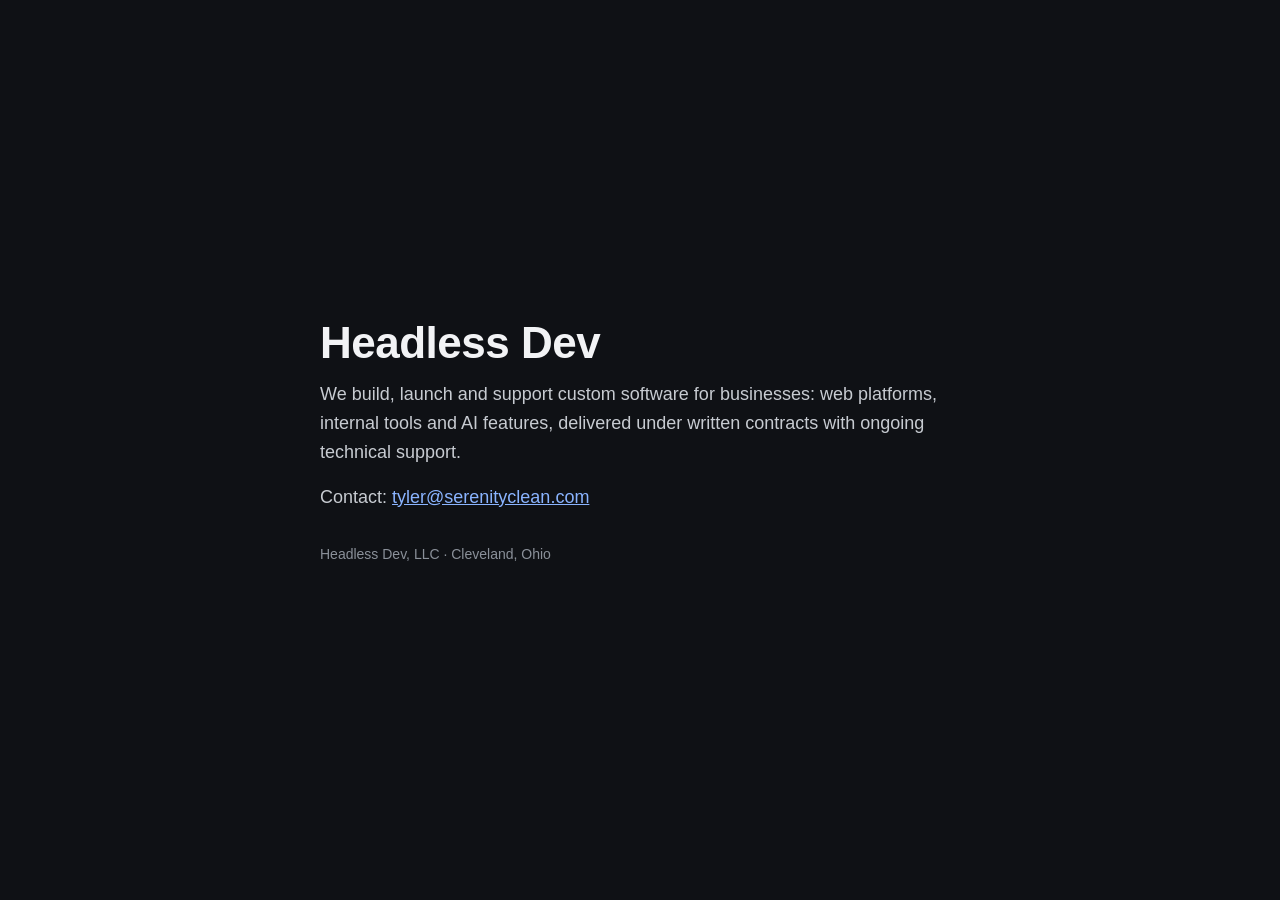
==== index.html @ 14db5bd4 "Headless Dev placeholder site" ====
<!doctype html><html lang="en"><head><meta charset="utf-8"><meta name="viewport" content="width=device-width,initial-scale=1">
<title>Headless Dev</title><meta name="description" content="Headless Dev builds and supports custom software for businesses.">
<style>body{margin:0;font-family:-apple-system,"Helvetica Neue",Arial,sans-serif;background:#0f1115;color:#f2f3f5;display:flex;min-height:100vh;align-items:center;justify-content:center}
main{max-width:640px;padding:48px 24px}h1{font-size:44px;margin:0 0 12px;letter-spacing:-.5px}p{font-size:18px;line-height:1.6;color:#c7cbd1;margin:0 0 16px}
a{color:#8ab4ff}.small{font-size:14px;color:#8a9099;margin-top:32px}</style></head>
<body><main><h1>Headless Dev</h1>
<p>We build, launch and support custom software for businesses: web platforms, internal tools and AI features, delivered under written contracts with ongoing technical support.</p>
<p>Contact: <a href="mailto:tyler@serenityclean.com">tyler@serenityclean.com</a></p>
<p class="small">Headless Dev, LLC · Cleveland, Ohio</p></main></body></html>
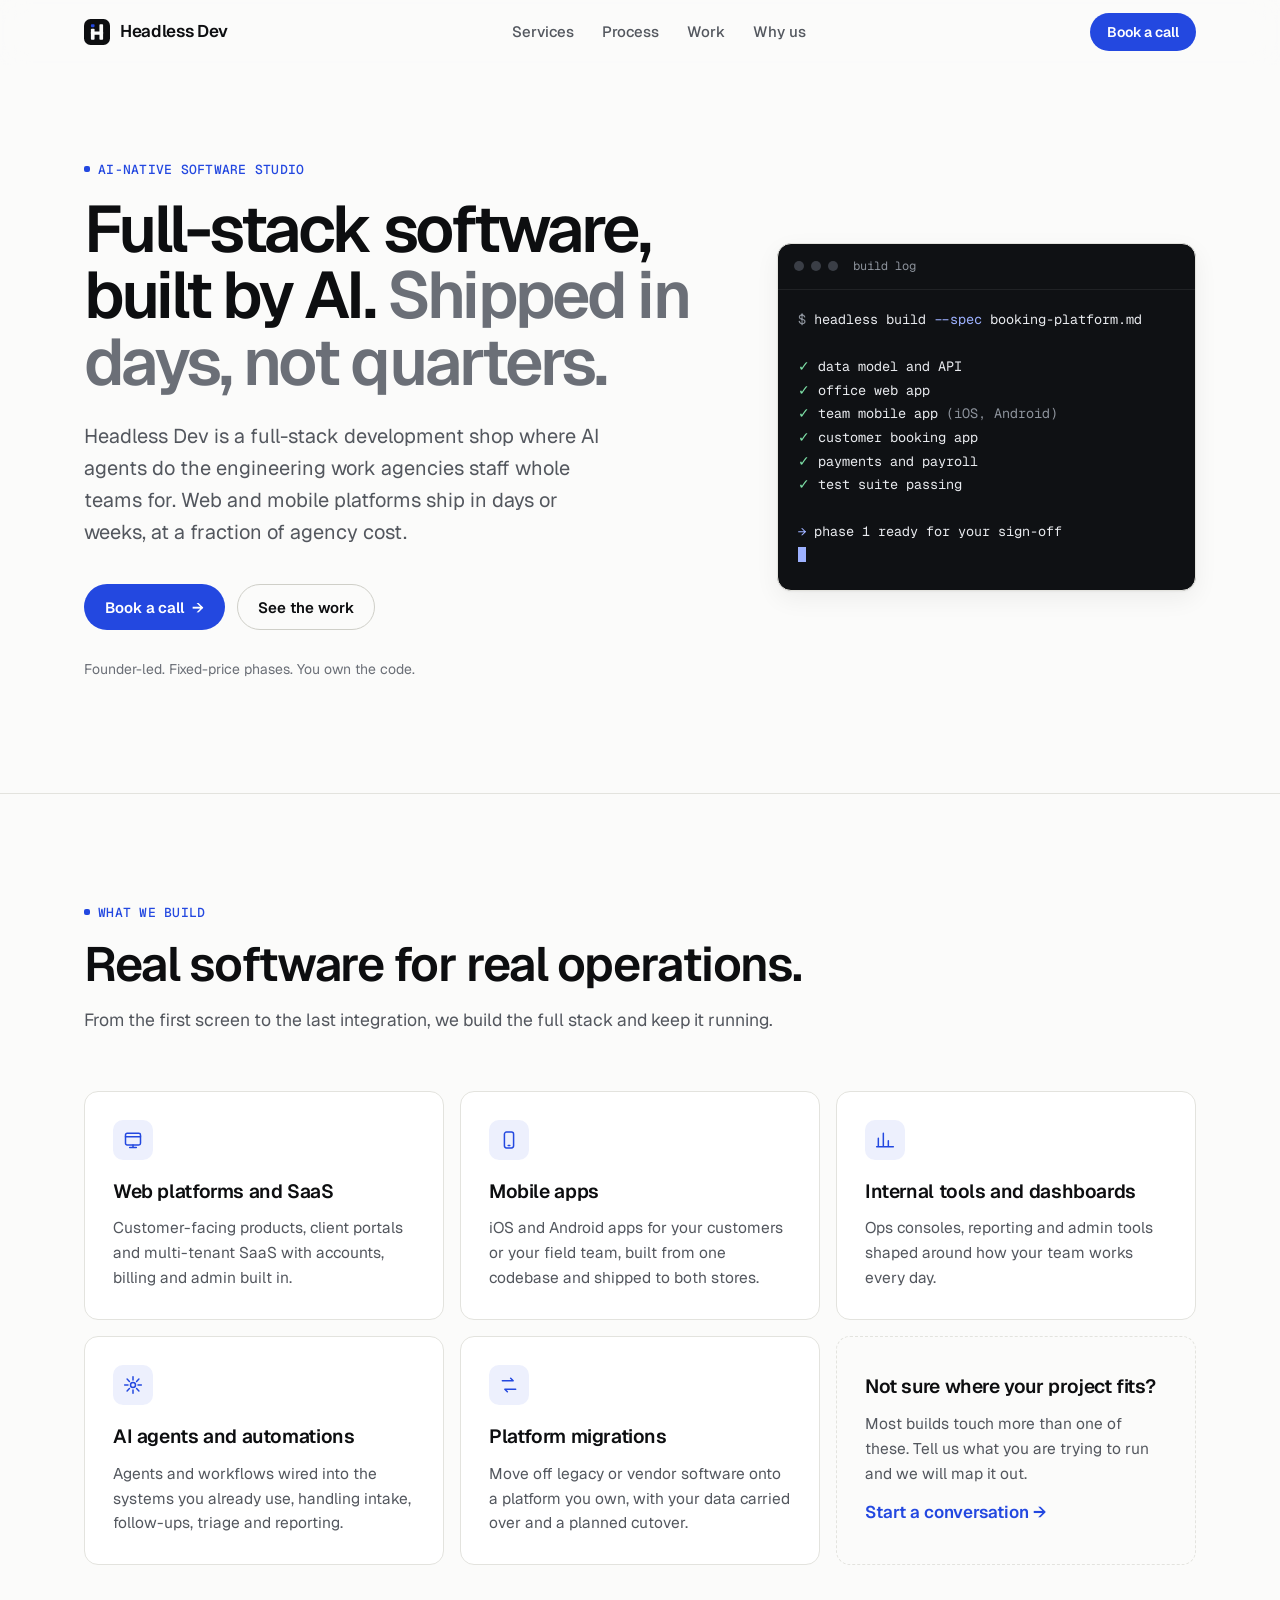
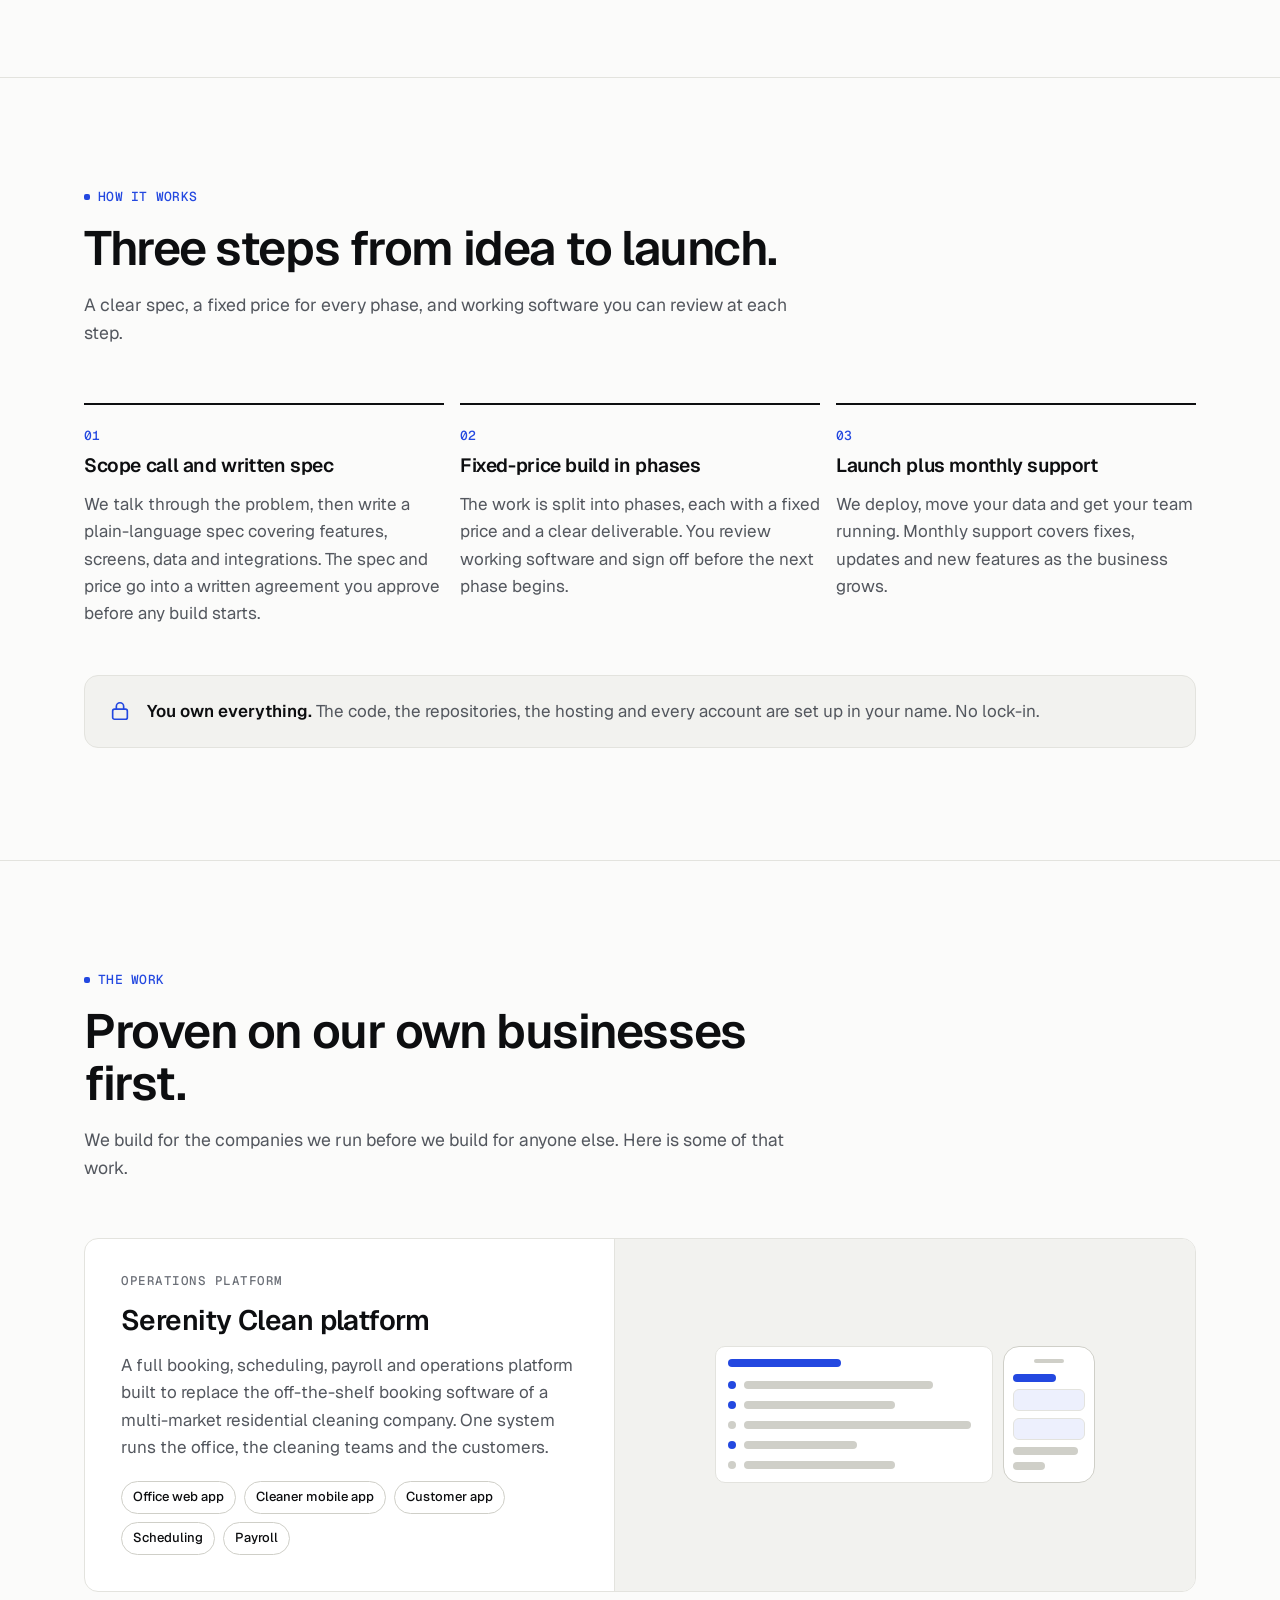
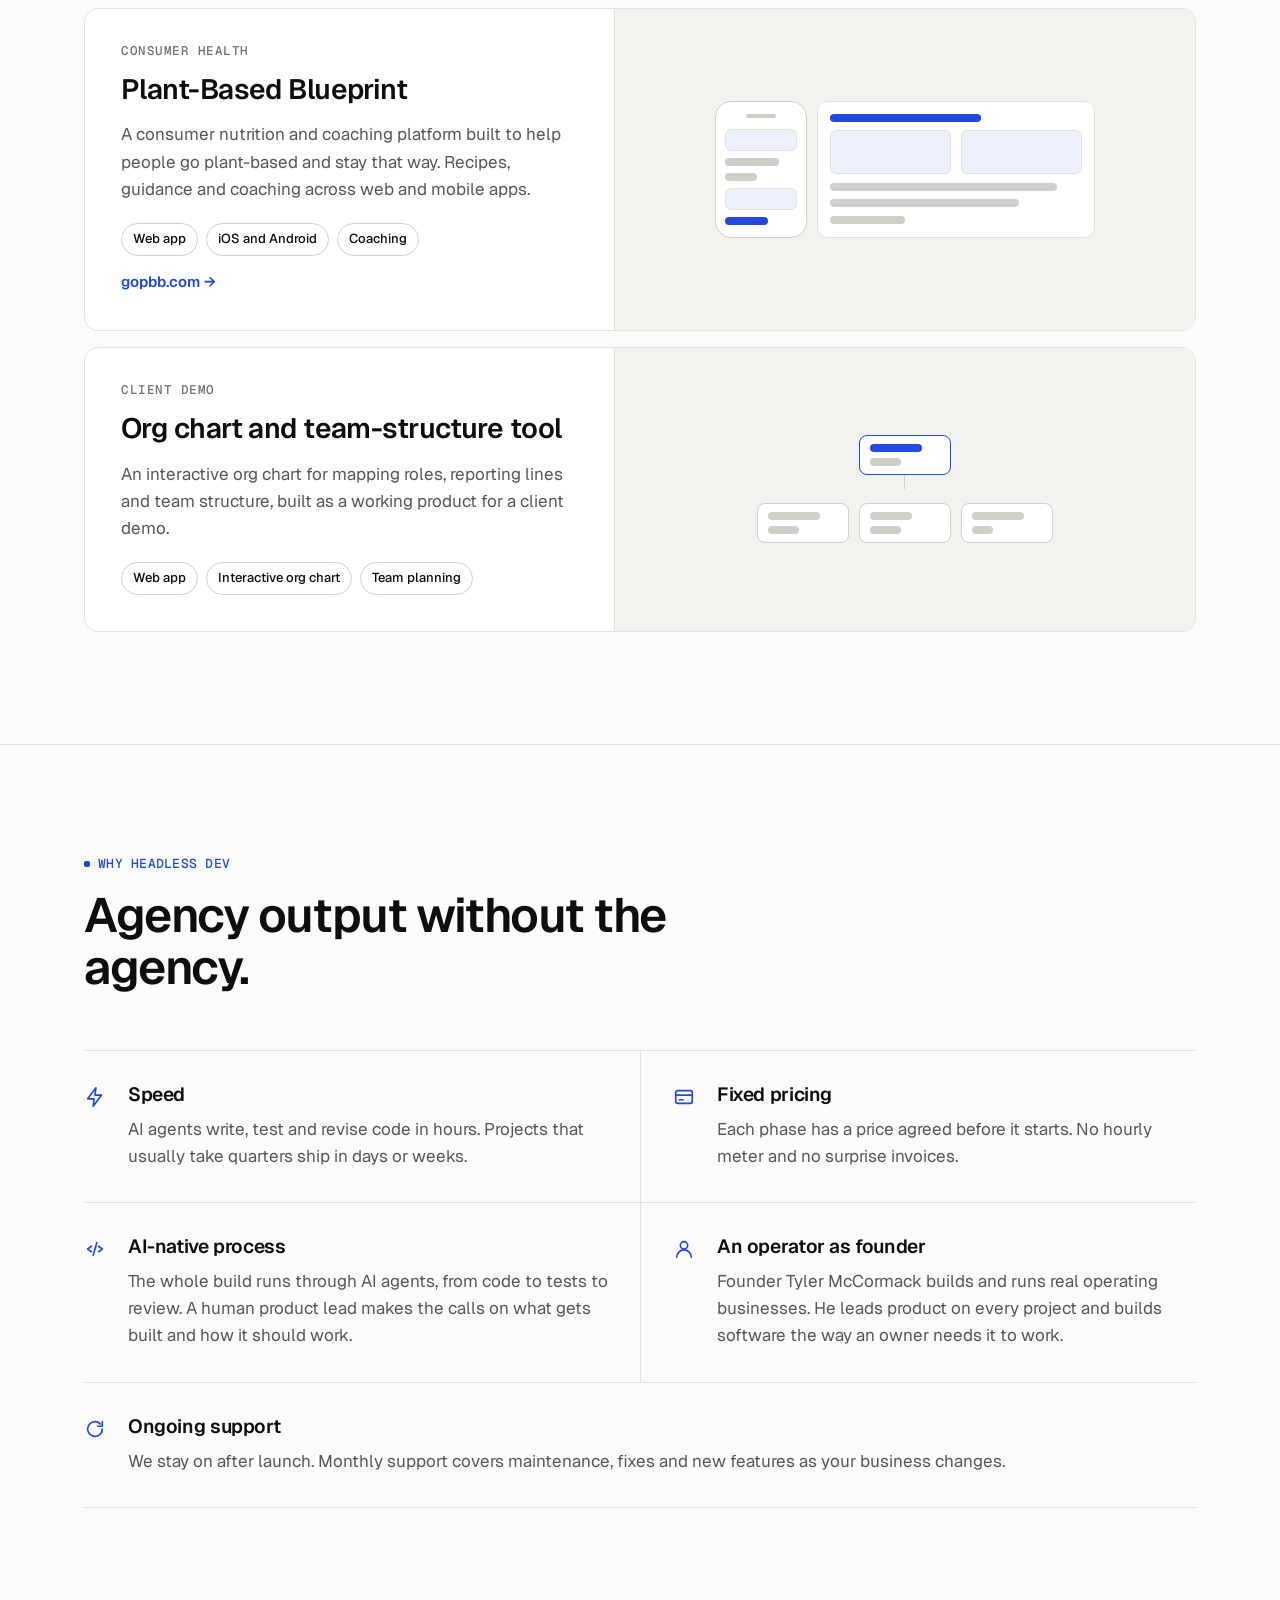
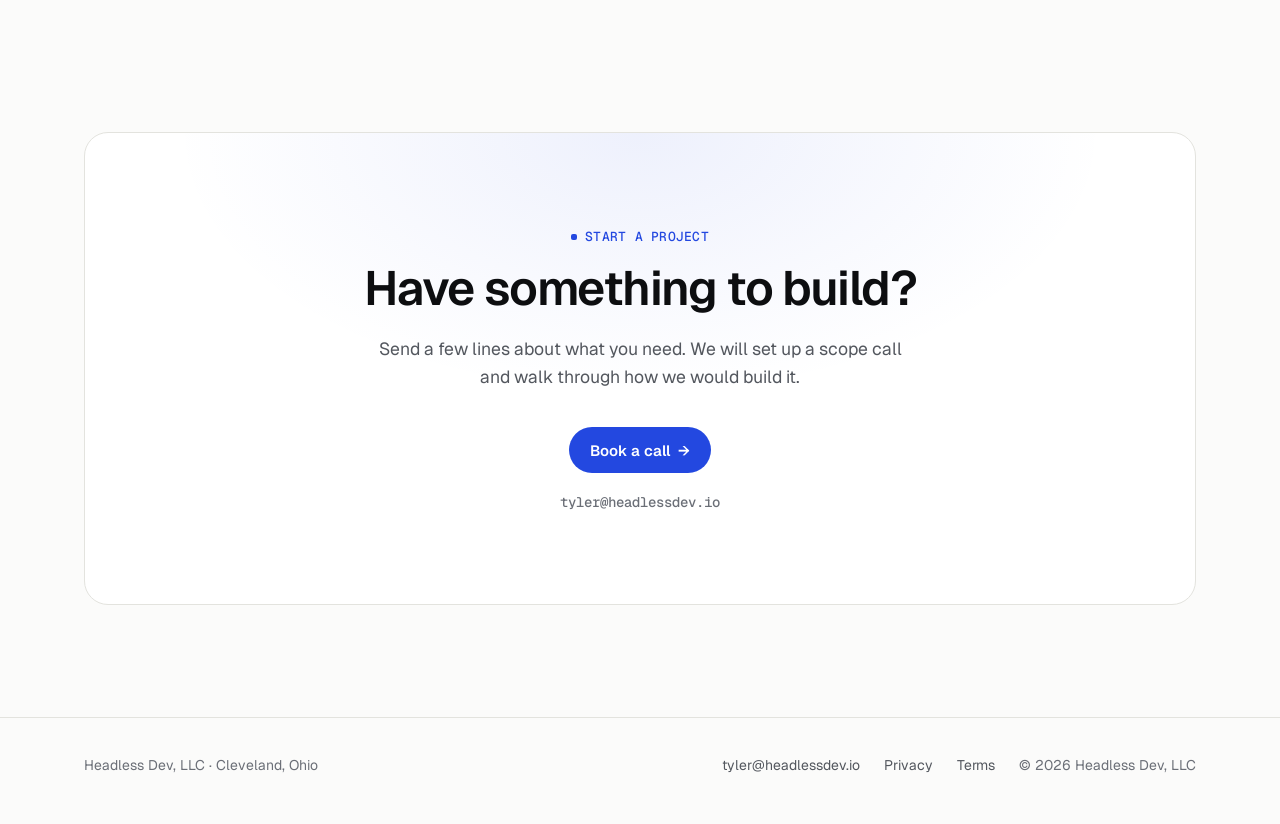
==== commit 0c4347d7: "Launch Headless Dev site Replace the placeholder with the full one-page site: hero, services, proces" ====
--- a/index.html
+++ b/index.html
@@ -1,9 +1,335 @@
-<!doctype html><html lang="en"><head><meta charset="utf-8"><meta name="viewport" content="width=device-width,initial-scale=1">
-<title>Headless Dev</title><meta name="description" content="Headless Dev builds and supports custom software for businesses.">
-<style>body{margin:0;font-family:-apple-system,"Helvetica Neue",Arial,sans-serif;background:#0f1115;color:#f2f3f5;display:flex;min-height:100vh;align-items:center;justify-content:center}
-main{max-width:640px;padding:48px 24px}h1{font-size:44px;margin:0 0 12px;letter-spacing:-.5px}p{font-size:18px;line-height:1.6;color:#c7cbd1;margin:0 0 16px}
-a{color:#8ab4ff}.small{font-size:14px;color:#8a9099;margin-top:32px}</style></head>
-<body><main><h1>Headless Dev</h1>
-<p>We build, launch and support custom software for businesses: web platforms, internal tools and AI features, delivered under written contracts with ongoing technical support.</p>
-<p>Contact: <a href="mailto:tyler@serenityclean.com">tyler@serenityclean.com</a></p>
-<p class="small">Headless Dev, LLC · Cleveland, Ohio</p></main></body></html>
+<!doctype html>
+<html lang="en">
+<head>
+  <meta charset="utf-8">
+  <meta name="viewport" content="width=device-width, initial-scale=1">
+  <title>Headless Dev · Full-stack software, built by AI</title>
+  <meta name="description" content="Headless Dev is an AI-native full-stack development shop. AI agents build web platforms, mobile apps, internal tools and automations in days or weeks, led by a founder who runs real businesses.">
+  <link rel="canonical" href="https://headlessdev.io/">
+  <meta name="theme-color" content="#fbfbfa" media="(prefers-color-scheme: light)">
+  <meta name="theme-color" content="#0b0c0e" media="(prefers-color-scheme: dark)">
+
+  <meta property="og:type" content="website">
+  <meta property="og:site_name" content="Headless Dev">
+  <meta property="og:title" content="Headless Dev · Full-stack software, built by AI">
+  <meta property="og:description" content="Web platforms, mobile apps, internal tools and AI automations. Shipped in days, not quarters.">
+  <meta property="og:url" content="https://headlessdev.io/">
+  <meta property="og:image" content="https://headlessdev.io/og.png">
+  <meta property="og:image:width" content="1200">
+  <meta property="og:image:height" content="630">
+  <meta property="og:image:alt" content="Headless Dev. Full-stack software, built by AI. Shipped in days, not quarters.">
+  <meta name="twitter:card" content="summary_large_image">
+  <meta name="twitter:title" content="Headless Dev · Full-stack software, built by AI">
+  <meta name="twitter:description" content="Web platforms, mobile apps, internal tools and AI automations. Shipped in days, not quarters.">
+  <meta name="twitter:image" content="https://headlessdev.io/og.png">
+
+  <link rel="icon" href="favicon.svg" type="image/svg+xml">
+  <link rel="icon" href="favicon-32.png" type="image/png" sizes="32x32">
+  <link rel="apple-touch-icon" href="apple-touch-icon.png">
+
+  <link rel="preconnect" href="https://fonts.googleapis.com">
+  <link rel="preconnect" href="https://fonts.gstatic.com" crossorigin>
+  <link href="https://fonts.googleapis.com/css2?family=Geist:wght@400;500;600;700&family=Geist+Mono:wght@400;500&display=swap" rel="stylesheet">
+  <link rel="stylesheet" href="styles.css">
+
+  <script type="application/ld+json">
+  {
+    "@context": "https://schema.org",
+    "@type": "Organization",
+    "name": "Headless Dev, LLC",
+    "url": "https://headlessdev.io/",
+    "logo": "https://headlessdev.io/apple-touch-icon.png",
+    "email": "tyler@headlessdev.io",
+    "address": { "@type": "PostalAddress", "addressLocality": "Cleveland", "addressRegion": "OH", "addressCountry": "US" },
+    "founder": { "@type": "Person", "name": "Tyler McCormack" }
+  }
+  </script>
+</head>
+<body>
+  <a class="skip" href="#main">Skip to content</a>
+
+  <header class="site-header" id="top">
+    <nav class="wrap nav" aria-label="Main">
+      <a class="brand" href="./" aria-label="Headless Dev home">
+        <svg viewBox="0 0 32 32" aria-hidden="true"><rect class="mk-bg" width="32" height="32" rx="8"/><rect class="mk-acc" x="8.5" y="6.5" width="4.5" height="3.5" rx="1"/><rect class="mk-fg" x="8.5" y="12" width="4.5" height="13.5" rx="1"/><rect class="mk-fg" x="19" y="6.5" width="4.5" height="19" rx="1"/><rect class="mk-fg" x="8.5" y="15.5" width="15" height="4" rx="1"/></svg>
+        <span>Headless Dev</span>
+      </a>
+      <ul class="nav-links">
+        <li><a href="#services">Services</a></li>
+        <li><a href="#process">Process</a></li>
+        <li><a href="#work">Work</a></li>
+        <li><a href="#why">Why us</a></li>
+      </ul>
+      <a class="btn btn-primary btn-sm" href="mailto:tyler@headlessdev.io?subject=Project%20inquiry">Book a call</a>
+    </nav>
+  </header>
+
+  <main id="main">
+    <!-- Hero -->
+    <section class="hero" aria-labelledby="hero-title">
+      <div class="wrap hero-grid">
+        <div>
+          <p class="eyebrow">AI-native software studio</p>
+          <h1 id="hero-title">Full-stack software, built by AI. <span class="soft">Shipped in days, not quarters.</span></h1>
+          <p class="lead">Headless Dev is a full-stack development shop where AI agents do the engineering work agencies staff whole teams for. Web and mobile platforms ship in days or weeks, at a fraction of agency cost.</p>
+          <div class="hero-actions">
+            <a class="btn btn-primary" href="mailto:tyler@headlessdev.io?subject=Project%20inquiry">Book a call <span class="arrow" aria-hidden="true">&rarr;</span></a>
+            <a class="btn btn-ghost" href="#work">See the work</a>
+          </div>
+          <p class="hero-note">Founder-led. Fixed-price phases. You own the code.</p>
+        </div>
+        <div class="terminal" role="img" aria-label="Illustration of a build log showing a platform's data model, office app, mobile app and customer app completed and ready for sign-off">
+          <div class="terminal-bar" aria-hidden="true"><span></span><span></span><span></span><span class="t-title">build log</span></div>
+<pre aria-hidden="true"><span class="t-muted">$</span> headless build <span class="t-acc">--spec</span> booking-platform.md
+
+<span class="t-ok">&#10003;</span> data model and API
+<span class="t-ok">&#10003;</span> office web app
+<span class="t-ok">&#10003;</span> team mobile app <span class="t-muted">(iOS, Android)</span>
+<span class="t-ok">&#10003;</span> customer booking app
+<span class="t-ok">&#10003;</span> payments and payroll
+<span class="t-ok">&#10003;</span> test suite passing
+
+<span class="t-acc">&rarr;</span> phase 1 ready for your sign-off
+<span class="cursor"></span></pre>
+        </div>
+      </div>
+    </section>
+
+    <!-- Services -->
+    <section id="services" class="divide" aria-labelledby="services-title">
+      <div class="wrap">
+        <div class="section-head">
+          <p class="eyebrow">What we build</p>
+          <h2 id="services-title">Real software for real operations.</h2>
+          <p>From the first screen to the last integration, we build the full stack and keep it running.</p>
+        </div>
+        <div class="grid grid-3">
+          <article class="card">
+            <div class="icon" aria-hidden="true"><svg viewBox="0 0 24 24" fill="none" stroke="currentColor" stroke-width="1.8" stroke-linecap="round" stroke-linejoin="round"><rect x="3" y="4" width="18" height="14" rx="2"/><path d="M3 8h18M8 21h8M12 18v3"/></svg></div>
+            <h3>Web platforms and SaaS</h3>
+            <p>Customer-facing products, client portals and multi-tenant SaaS with accounts, billing and admin built in.</p>
+          </article>
+          <article class="card">
+            <div class="icon" aria-hidden="true"><svg viewBox="0 0 24 24" fill="none" stroke="currentColor" stroke-width="1.8" stroke-linecap="round" stroke-linejoin="round"><rect x="6.5" y="2.5" width="11" height="19" rx="2.5"/><path d="M11 18.5h2"/></svg></div>
+            <h3>Mobile apps</h3>
+            <p>iOS and Android apps for your customers or your field team, built from one codebase and shipped to both stores.</p>
+          </article>
+          <article class="card">
+            <div class="icon" aria-hidden="true"><svg viewBox="0 0 24 24" fill="none" stroke="currentColor" stroke-width="1.8" stroke-linecap="round" stroke-linejoin="round"><path d="M4 20V10M10 20V4M16 20v-7M22 20H2"/></svg></div>
+            <h3>Internal tools and dashboards</h3>
+            <p>Ops consoles, reporting and admin tools shaped around how your team works every day.</p>
+          </article>
+          <article class="card">
+            <div class="icon" aria-hidden="true"><svg viewBox="0 0 24 24" fill="none" stroke="currentColor" stroke-width="1.8" stroke-linecap="round" stroke-linejoin="round"><circle cx="12" cy="12" r="3"/><path d="M12 2v4M12 18v4M2 12h4M18 12h4M4.9 4.9l2.8 2.8M16.3 16.3l2.8 2.8M4.9 19.1l2.8-2.8M16.3 7.7l2.8-2.8"/></svg></div>
+            <h3>AI agents and automations</h3>
+            <p>Agents and workflows wired into the systems you already use, handling intake, follow-ups, triage and reporting.</p>
+          </article>
+          <article class="card">
+            <div class="icon" aria-hidden="true"><svg viewBox="0 0 24 24" fill="none" stroke="currentColor" stroke-width="1.8" stroke-linecap="round" stroke-linejoin="round"><path d="M4 7h13l-3-3M20 17H7l3 3"/></svg></div>
+            <h3>Platform migrations</h3>
+            <p>Move off legacy or vendor software onto a platform you own, with your data carried over and a planned cutover.</p>
+          </article>
+          <article class="card card-cta">
+            <h3>Not sure where your project fits?</h3>
+            <p>Most builds touch more than one of these. Tell us what you are trying to run and we will map it out.</p>
+            <a href="mailto:tyler@headlessdev.io?subject=Project%20inquiry">Start a conversation &rarr;</a>
+          </article>
+        </div>
+      </div>
+    </section>
+
+    <!-- Process -->
+    <section id="process" class="divide" aria-labelledby="process-title">
+      <div class="wrap">
+        <div class="section-head">
+          <p class="eyebrow">How it works</p>
+          <h2 id="process-title">Three steps from idea to launch.</h2>
+          <p>A clear spec, a fixed price for every phase, and working software you can review at each step.</p>
+        </div>
+        <ol class="steps">
+          <li class="step">
+            <span class="step-num">01</span>
+            <h3>Scope call and written spec</h3>
+            <p>We talk through the problem, then write a plain-language spec covering features, screens, data and integrations. The spec and price go into a written agreement you approve before any build starts.</p>
+          </li>
+          <li class="step">
+            <span class="step-num">02</span>
+            <h3>Fixed-price build in phases</h3>
+            <p>The work is split into phases, each with a fixed price and a clear deliverable. You review working software and sign off before the next phase begins.</p>
+          </li>
+          <li class="step">
+            <span class="step-num">03</span>
+            <h3>Launch plus monthly support</h3>
+            <p>We deploy, move your data and get your team running. Monthly support covers fixes, updates and new features as the business grows.</p>
+          </li>
+        </ol>
+        <div class="ownership">
+          <svg viewBox="0 0 24 24" fill="none" stroke="currentColor" stroke-width="1.8" stroke-linecap="round" stroke-linejoin="round" aria-hidden="true"><rect x="4" y="10" width="16" height="11" rx="2"/><path d="M8 10V7a4 4 0 0 1 8 0v3"/></svg>
+          <p><strong>You own everything.</strong> The code, the repositories, the hosting and every account are set up in your name. No lock-in.</p>
+        </div>
+      </div>
+    </section>
+
+    <!-- Work -->
+    <section id="work" class="divide" aria-labelledby="work-title">
+      <div class="wrap">
+        <div class="section-head">
+          <p class="eyebrow">The work</p>
+          <h2 id="work-title">Proven on our own businesses first.</h2>
+          <p>We build for the companies we run before we build for anyone else. Here is some of that work.</p>
+        </div>
+        <div class="work">
+          <article class="case">
+            <div class="case-body">
+              <span class="case-kicker">Operations platform</span>
+              <h3>Serenity Clean platform</h3>
+              <p>A full booking, scheduling, payroll and operations platform built to replace the off-the-shelf booking software of a multi-market residential cleaning company. One system runs the office, the cleaning teams and the customers.</p>
+              <ul class="tags" aria-label="Scope">
+                <li>Office web app</li><li>Cleaner mobile app</li><li>Customer app</li><li>Scheduling</li><li>Payroll</li>
+              </ul>
+            </div>
+            <div class="case-visual" aria-hidden="true">
+              <div class="mock">
+                <div class="mock-row">
+                  <div class="mock-panel">
+                    <div class="bar w45 acc"></div>
+                    <div class="slot"><span class="dot"></span><div class="bar w75"></div></div>
+                    <div class="slot"><span class="dot"></span><div class="bar w60"></div></div>
+                    <div class="slot"><span class="dot off"></span><div class="bar w90"></div></div>
+                    <div class="slot"><span class="dot"></span><div class="bar w45"></div></div>
+                    <div class="slot"><span class="dot off"></span><div class="bar w60"></div></div>
+                  </div>
+                  <div class="phone">
+                    <div class="notch"></div>
+                    <div class="bar w60 acc"></div>
+                    <div class="chip"></div>
+                    <div class="chip"></div>
+                    <div class="bar w90"></div>
+                    <div class="bar w45"></div>
+                  </div>
+                </div>
+              </div>
+            </div>
+          </article>
+
+          <article class="case">
+            <div class="case-body">
+              <span class="case-kicker">Consumer health</span>
+              <h3>Plant-Based Blueprint</h3>
+              <p>A consumer nutrition and coaching platform built to help people go plant-based and stay that way. Recipes, guidance and coaching across web and mobile apps.</p>
+              <ul class="tags" aria-label="Scope">
+                <li>Web app</li><li>iOS and Android</li><li>Coaching</li>
+              </ul>
+              <a class="case-link" href="https://gopbb.com" rel="noopener">gopbb.com &rarr;</a>
+            </div>
+            <div class="case-visual" aria-hidden="true">
+              <div class="mock">
+                <div class="mock-row">
+                  <div class="phone">
+                    <div class="notch"></div>
+                    <div class="chip"></div>
+                    <div class="bar w75"></div>
+                    <div class="bar w45"></div>
+                    <div class="chip"></div>
+                    <div class="bar w60 acc"></div>
+                  </div>
+                  <div class="mock-panel">
+                    <div class="bar w60 acc"></div>
+                    <div class="mock-row"><div class="chip tile"></div><div class="chip tile"></div></div>
+                    <div class="bar w90"></div>
+                    <div class="bar w75"></div>
+                    <div class="bar w30"></div>
+                  </div>
+                </div>
+              </div>
+            </div>
+          </article>
+
+          <article class="case">
+            <div class="case-body">
+              <span class="case-kicker">Client demo</span>
+              <h3>Org chart and team-structure tool</h3>
+              <p>An interactive org chart for mapping roles, reporting lines and team structure, built as a working product for a client demo.</p>
+              <ul class="tags" aria-label="Scope">
+                <li>Web app</li><li>Interactive org chart</li><li>Team planning</li>
+              </ul>
+            </div>
+            <div class="case-visual" aria-hidden="true">
+              <div class="org">
+                <div class="org-level"><div class="org-node top"><div class="bar w75 acc"></div><div class="bar w45"></div></div></div>
+                <div class="org-line"></div>
+                <div class="org-level">
+                  <div class="org-node"><div class="bar w75"></div><div class="bar w45"></div></div>
+                  <div class="org-node"><div class="bar w60"></div><div class="bar w45"></div></div>
+                  <div class="org-node"><div class="bar w75"></div><div class="bar w30"></div></div>
+                </div>
+              </div>
+            </div>
+          </article>
+        </div>
+      </div>
+    </section>
+
+    <!-- Why -->
+    <section id="why" class="divide" aria-labelledby="why-title">
+      <div class="wrap">
+        <div class="section-head">
+          <p class="eyebrow">Why Headless Dev</p>
+          <h2 id="why-title">Agency output without the agency.</h2>
+        </div>
+        <div class="why">
+          <div class="why-item">
+            <svg viewBox="0 0 24 24" fill="none" stroke="currentColor" stroke-width="1.8" stroke-linecap="round" stroke-linejoin="round" aria-hidden="true"><path d="M13 2 4 14h7l-1 8 9-12h-7z"/></svg>
+            <div><h3>Speed</h3><p>AI agents write, test and revise code in hours. Projects that usually take quarters ship in days or weeks.</p></div>
+          </div>
+          <div class="why-item">
+            <svg viewBox="0 0 24 24" fill="none" stroke="currentColor" stroke-width="1.8" stroke-linecap="round" stroke-linejoin="round" aria-hidden="true"><rect x="3" y="5" width="18" height="14" rx="2"/><path d="M3 10h18M7 15h4"/></svg>
+            <div><h3>Fixed pricing</h3><p>Each phase has a price agreed before it starts. No hourly meter and no surprise invoices.</p></div>
+          </div>
+          <div class="why-item">
+            <svg viewBox="0 0 24 24" fill="none" stroke="currentColor" stroke-width="1.8" stroke-linecap="round" stroke-linejoin="round" aria-hidden="true"><path d="M8 9l-4 3 4 3M16 9l4 3-4 3M14 5l-4 14"/></svg>
+            <div><h3>AI-native process</h3><p>The whole build runs through AI agents, from code to tests to review. A human product lead makes the calls on what gets built and how it should work.</p></div>
+          </div>
+          <div class="why-item">
+            <svg viewBox="0 0 24 24" fill="none" stroke="currentColor" stroke-width="1.8" stroke-linecap="round" stroke-linejoin="round" aria-hidden="true"><circle cx="12" cy="8" r="4"/><path d="M4 21a8 8 0 0 1 16 0"/></svg>
+            <div><h3>An operator as founder</h3><p>Founder Tyler McCormack builds and runs real operating businesses. He leads product on every project and builds software the way an owner needs it to work.</p></div>
+          </div>
+          <div class="why-item wide">
+            <svg viewBox="0 0 24 24" fill="none" stroke="currentColor" stroke-width="1.8" stroke-linecap="round" stroke-linejoin="round" aria-hidden="true"><path d="M20 12a8 8 0 1 1-2.3-5.6M20 4v5h-5"/></svg>
+            <div><h3>Ongoing support</h3><p>We stay on after launch. Monthly support covers maintenance, fixes and new features as your business changes.</p></div>
+          </div>
+        </div>
+      </div>
+    </section>
+
+    <!-- Final CTA -->
+    <section id="contact" class="final" aria-labelledby="contact-title">
+      <div class="wrap">
+        <div class="final-box">
+          <p class="eyebrow">Start a project</p>
+          <h2 id="contact-title">Have something to build?</h2>
+          <p>Send a few lines about what you need. We will set up a scope call and walk through how we would build it.</p>
+          <div class="hero-actions">
+            <a class="btn btn-primary" href="mailto:tyler@headlessdev.io?subject=Project%20inquiry">Book a call <span class="arrow" aria-hidden="true">&rarr;</span></a>
+          </div>
+          <a class="email" href="mailto:tyler@headlessdev.io">tyler@headlessdev.io</a>
+        </div>
+      </div>
+    </section>
+  </main>
+
+  <footer class="site-footer">
+    <div class="wrap footer-row">
+      <p>Headless Dev, LLC · Cleveland, Ohio</p>
+      <ul class="footer-links">
+        <li><a href="mailto:tyler@headlessdev.io">tyler@headlessdev.io</a></li>
+        <li><a href="privacy/">Privacy</a></li>
+        <li><a href="terms/">Terms</a></li>
+        <li>&copy; <span data-year>2026</span> Headless Dev, LLC</li>
+      </ul>
+    </div>
+  </footer>
+
+  <script src="main.js" defer></script>
+</body>
+</html>
--- a/styles.css
+++ b/styles.css
@@ -0,0 +1,293 @@
+/* Headless Dev, LLC */
+:root {
+  color-scheme: light dark;
+  --bg: #fbfbfa;
+  --bg-elev: #ffffff;
+  --surface: #f2f2ef;
+  --text: #0d0e10;
+  --muted: #53575e;
+  --faint: #6b6f77;
+  --line: #e3e3de;
+  --line-strong: #cfcfc8;
+  --accent: #2348e0;
+  --accent-hover: #1a3bc4;
+  --accent-ink: #ffffff;
+  --accent-soft: rgba(35, 72, 224, 0.08);
+  --code-bg: #0f1114;
+  --code-text: #e8eaee;
+  --code-muted: #8d939c;
+  --code-ok: #7ee2a8;
+  --code-accent: #9db1ff;
+  --shadow: 0 1px 2px rgba(13, 14, 16, 0.04), 0 8px 24px rgba(13, 14, 16, 0.06);
+  --radius: 14px;
+  --max: 1160px;
+  --font: "Geist", ui-sans-serif, -apple-system, "Segoe UI", Helvetica, Arial, sans-serif;
+  --mono: "Geist Mono", ui-monospace, "SF Mono", Menlo, Consolas, monospace;
+}
+
+@media (prefers-color-scheme: dark) {
+  :root {
+    --bg: #0b0c0e;
+    --bg-elev: #121417;
+    --surface: #15171b;
+    --text: #f1f2f4;
+    --muted: #a3a8b1;
+    --faint: #8b9099;
+    --line: #23262c;
+    --line-strong: #33373f;
+    --accent: #8ea5ff;
+    --accent-hover: #a9bbff;
+    --accent-ink: #0b0c0e;
+    --accent-soft: rgba(142, 165, 255, 0.1);
+    --code-bg: #121417;
+    --shadow: 0 1px 2px rgba(0, 0, 0, 0.3), 0 12px 32px rgba(0, 0, 0, 0.35);
+  }
+}
+
+*, *::before, *::after { box-sizing: border-box; }
+html { -webkit-text-size-adjust: 100%; scroll-behavior: smooth; }
+@media (prefers-reduced-motion: reduce) { html { scroll-behavior: auto; } }
+body {
+  margin: 0;
+  background: var(--bg);
+  color: var(--text);
+  font-family: var(--font);
+  font-size: 17px;
+  line-height: 1.6;
+  font-feature-settings: "ss01", "cv11";
+  -webkit-font-smoothing: antialiased;
+  -moz-osx-font-smoothing: grayscale;
+  overflow-x: hidden;
+}
+em, i, cite, dfn, address { font-style: normal; }
+img, svg { display: block; max-width: 100%; }
+a { color: inherit; }
+::selection { background: var(--accent); color: var(--accent-ink); }
+:focus-visible { outline: 2px solid var(--accent); outline-offset: 3px; border-radius: 6px; }
+
+.skip {
+  position: absolute; left: 16px; top: -48px; z-index: 100;
+  background: var(--text); color: var(--bg); padding: 8px 14px; border-radius: 8px;
+  text-decoration: none; font-weight: 600; font-size: 14px;
+}
+.skip:focus { top: 12px; }
+
+.wrap { width: 100%; max-width: var(--max); margin: 0 auto; padding: 0 24px; }
+@media (max-width: 520px) { .wrap { padding: 0 16px; } }
+
+/* Header */
+.site-header {
+  position: sticky; top: 0; z-index: 50;
+  background: color-mix(in srgb, var(--bg) 82%, transparent);
+  -webkit-backdrop-filter: saturate(160%) blur(14px);
+  backdrop-filter: saturate(160%) blur(14px);
+  border-bottom: 1px solid transparent;
+  transition: border-color 0.2s ease;
+}
+.site-header.scrolled { border-bottom-color: var(--line); }
+.nav { display: flex; align-items: center; justify-content: space-between; height: 64px; gap: 16px; }
+.brand { display: inline-flex; align-items: center; gap: 10px; text-decoration: none; font-weight: 600; letter-spacing: -0.02em; font-size: 17px; white-space: nowrap; }
+.brand svg { width: 26px; height: 26px; flex: none; }
+.nav-links { display: flex; align-items: center; gap: 28px; list-style: none; margin: 0; padding: 0; }
+.nav-links a { text-decoration: none; color: var(--muted); font-size: 15px; font-weight: 500; transition: color 0.15s ease; }
+.nav-links a:hover { color: var(--text); }
+@media (max-width: 860px) { .nav-links { display: none; } }
+
+/* Buttons */
+.btn {
+  display: inline-flex; align-items: center; justify-content: center; gap: 8px;
+  height: 46px; padding: 0 20px; border-radius: 999px;
+  font: 600 15px/1 var(--font); letter-spacing: -0.005em; text-decoration: none;
+  border: 1px solid transparent; cursor: pointer; white-space: nowrap;
+  transition: background-color 0.15s ease, border-color 0.15s ease, color 0.15s ease, transform 0.15s ease;
+}
+.btn:active { transform: translateY(1px); }
+.btn-primary { background: var(--accent); color: var(--accent-ink); }
+.btn-primary:hover { background: var(--accent-hover); }
+.btn-ghost { background: transparent; color: var(--text); border-color: var(--line-strong); }
+.btn-ghost:hover { border-color: var(--text); }
+.btn-sm { height: 38px; padding: 0 16px; font-size: 14px; }
+.btn .arrow { transition: transform 0.15s ease; }
+.btn:hover .arrow { transform: translateX(2px); }
+
+/* Type */
+.eyebrow {
+  display: inline-flex; align-items: center; gap: 8px;
+  font: 500 13px/1 var(--mono); letter-spacing: 0.02em; text-transform: uppercase;
+  color: var(--accent); margin: 0 0 20px;
+}
+.eyebrow::before { content: ""; width: 6px; height: 6px; border-radius: 2px; background: var(--accent); }
+h1, h2, h3 { margin: 0; font-weight: 600; letter-spacing: -0.03em; line-height: 1.08; }
+h1 { font-size: clamp(2.4rem, 5.4vw, 4.1rem); letter-spacing: -0.045em; line-height: 1.02; }
+h1 .soft { color: var(--faint); }
+h2 { font-size: clamp(2rem, 4vw, 3rem); }
+h3 { font-size: 1.2rem; letter-spacing: -0.02em; line-height: 1.3; }
+.lead { font-size: clamp(1.075rem, 1.6vw, 1.25rem); color: var(--muted); line-height: 1.6; max-width: 40ch; margin: 24px 0 0; }
+p { margin: 0; }
+
+/* Sections */
+section { padding: 112px 0; scroll-margin-top: 64px; }
+@media (max-width: 720px) { section { padding: 80px 0; } }
+.section-head { display: grid; gap: 16px; max-width: 720px; margin-bottom: 56px; }
+.section-head p:not(.eyebrow) { color: var(--muted); font-size: 1.1rem; }
+.section-head .eyebrow { margin-bottom: 4px; }
+.divide { border-top: 1px solid var(--line); }
+
+/* Hero */
+.hero { padding: 88px 0 112px; }
+.hero-grid { display: grid; grid-template-columns: 1.2fr 0.8fr; gap: 64px; align-items: center; }
+.hero-actions { display: flex; flex-wrap: wrap; gap: 12px; margin-top: 36px; }
+.hero-note { margin-top: 28px; font-size: 14px; color: var(--faint); }
+@media (max-width: 960px) {
+  .hero-grid { grid-template-columns: 1fr; gap: 56px; }
+  .hero { padding: 56px 0 88px; }
+}
+@media (max-width: 420px) {
+  .hero-actions .btn { flex: 1 1 100%; }
+}
+
+.terminal {
+  background: var(--code-bg); color: var(--code-text);
+  border: 1px solid var(--line); border-radius: var(--radius);
+  box-shadow: var(--shadow); overflow: hidden;
+  font: 400 13.5px/1.75 var(--mono);
+}
+.terminal-bar { display: flex; align-items: center; gap: 7px; padding: 12px 16px; border-bottom: 1px solid rgba(255, 255, 255, 0.07); }
+.terminal-bar span { width: 10px; height: 10px; border-radius: 50%; background: #3a3e46; }
+.terminal-bar .t-title { width: auto; height: auto; border-radius: 0; background: none; margin-left: 8px; color: var(--code-muted); font-size: 12px; }
+.terminal pre { margin: 0; padding: 18px 20px 22px; white-space: pre-wrap; word-break: break-word; font: inherit; }
+.t-muted { color: var(--code-muted); }
+.t-ok { color: var(--code-ok); }
+.t-acc { color: var(--code-accent); }
+.cursor { display: inline-block; width: 8px; height: 15px; background: var(--code-accent); vertical-align: -2px; animation: blink 1.1s steps(1) infinite; }
+@keyframes blink { 50% { opacity: 0; } }
+@media (prefers-reduced-motion: reduce) { .cursor { animation: none; } }
+
+/* Cards / grids */
+.grid { display: grid; gap: 16px; }
+.grid-3 { grid-template-columns: repeat(3, 1fr); }
+@media (max-width: 960px) { .grid-3 { grid-template-columns: repeat(2, 1fr); } }
+@media (max-width: 640px) { .grid-3 { grid-template-columns: 1fr; } }
+
+.card {
+  background: var(--bg-elev); border: 1px solid var(--line); border-radius: var(--radius);
+  padding: 28px; display: flex; flex-direction: column; gap: 12px;
+}
+.card p { color: var(--muted); font-size: 15.5px; }
+.card .icon {
+  width: 40px; height: 40px; border-radius: 10px; display: grid; place-items: center;
+  background: var(--accent-soft); color: var(--accent); margin-bottom: 8px;
+}
+.card .icon svg { width: 20px; height: 20px; }
+.card-cta { background: transparent; border-style: dashed; justify-content: center; }
+.card-cta a { color: var(--accent); font-weight: 600; text-decoration: none; }
+.card-cta a:hover { text-decoration: underline; text-underline-offset: 3px; }
+
+/* Process */
+.steps { display: grid; grid-template-columns: repeat(3, 1fr); gap: 16px; counter-reset: step; list-style: none; margin: 0; padding: 0; }
+@media (max-width: 860px) { .steps { grid-template-columns: 1fr; } }
+.step { border-top: 2px solid var(--text); padding-top: 24px; display: grid; gap: 12px; align-content: start; }
+.step-num { font: 500 13px/1 var(--mono); color: var(--accent); }
+.step p { color: var(--muted); }
+.ownership {
+  margin-top: 48px; display: flex; gap: 16px; align-items: flex-start;
+  padding: 22px 24px; border-radius: var(--radius); background: var(--surface); border: 1px solid var(--line);
+}
+.ownership svg { flex: none; width: 22px; height: 22px; color: var(--accent); margin-top: 2px; }
+.ownership p { color: var(--muted); }
+.ownership strong { color: var(--text); font-weight: 600; }
+
+/* Work */
+.work { display: grid; gap: 16px; }
+.case {
+  display: grid; grid-template-columns: 1fr 1.1fr; gap: 0; overflow: hidden;
+  background: var(--bg-elev); border: 1px solid var(--line); border-radius: var(--radius);
+}
+.case-body { padding: 36px; display: grid; gap: 14px; align-content: start; }
+.case-body p { color: var(--muted); }
+.case-kicker { font: 500 12.5px/1 var(--mono); text-transform: uppercase; letter-spacing: 0.04em; color: var(--faint); }
+.case h3 { font-size: clamp(1.4rem, 2.4vw, 1.75rem); }
+.tags { display: flex; flex-wrap: wrap; gap: 8px; list-style: none; margin: 6px 0 0; padding: 0; }
+.tags li { font-size: 13px; font-weight: 500; padding: 5px 11px; border-radius: 999px; border: 1px solid var(--line-strong); color: var(--text); }
+.case-link { color: var(--accent); font-weight: 600; text-decoration: none; font-size: 15px; justify-self: start; }
+.case-link:hover { text-decoration: underline; text-underline-offset: 3px; }
+.case-visual { background: var(--surface); border-left: 1px solid var(--line); padding: 32px; display: grid; place-items: center; min-height: 260px; }
+@media (max-width: 860px) {
+  .case { grid-template-columns: 1fr; }
+  .case-visual { border-left: 0; border-top: 1px solid var(--line); min-height: 0; }
+  .case-body { padding: 28px; }
+}
+@media (max-width: 420px) {
+  .case-body, .case-visual { padding: 22px; }
+}
+
+/* Mini UI illustrations (pure CSS, no images) */
+.mock { width: 100%; max-width: 380px; display: grid; gap: 10px; }
+.mock-row { display: flex; gap: 10px; }
+.mock-panel { background: var(--bg-elev); border: 1px solid var(--line); border-radius: 10px; padding: 12px; flex: 1; display: grid; gap: 8px; }
+.bar { height: 8px; border-radius: 4px; background: var(--line-strong); }
+.bar.acc { background: var(--accent); }
+.bar.w30 { width: 30%; } .bar.w45 { width: 45%; } .bar.w60 { width: 60%; } .bar.w75 { width: 75%; } .bar.w90 { width: 90%; }
+.slot { display: flex; align-items: center; gap: 8px; }
+.dot { width: 8px; height: 8px; border-radius: 50%; background: var(--accent); flex: none; }
+.dot.off { background: var(--line-strong); }
+.phone { width: 92px; flex: none; border: 1px solid var(--line-strong); border-radius: 16px; padding: 12px 9px; background: var(--bg-elev); display: grid; gap: 7px; align-content: start; }
+.phone .notch { width: 30px; height: 4px; border-radius: 2px; background: var(--line-strong); justify-self: center; margin-bottom: 4px; }
+.chip { height: 22px; border-radius: 6px; background: var(--accent-soft); border: 1px solid var(--line); }
+.org { display: grid; gap: 14px; justify-items: center; width: 100%; max-width: 360px; }
+.org-node { background: var(--bg-elev); border: 1px solid var(--line-strong); border-radius: 8px; padding: 8px 10px; display: grid; gap: 6px; width: 92px; }
+.org-node.top { border-color: var(--accent); }
+.org-level { display: flex; gap: 10px; justify-content: center; position: relative; }
+.org-line { width: 1px; height: 14px; background: var(--line-strong); margin: -14px 0; }
+
+/* Why */
+.why { display: grid; grid-template-columns: repeat(2, 1fr); gap: 0; border-top: 1px solid var(--line); }
+.why-item { padding: 32px 32px 32px 0; border-bottom: 1px solid var(--line); display: grid; grid-template-columns: 28px 1fr; gap: 16px; }
+.why-item:nth-child(even) { padding: 32px 0 32px 32px; border-left: 1px solid var(--line); }
+.why-item svg { width: 22px; height: 22px; color: var(--accent); margin-top: 3px; }
+.why-item p { color: var(--muted); margin-top: 8px; }
+.why-item.wide { grid-column: 1 / -1; padding-right: 0; }
+@media (max-width: 760px) {
+  .why { grid-template-columns: 1fr; }
+  .why-item, .why-item:nth-child(even) { padding: 28px 0; border-left: 0; }
+}
+
+/* Final CTA */
+.final { text-align: center; }
+.final-box {
+  border: 1px solid var(--line); border-radius: 24px; padding: 88px 32px;
+  background:
+    radial-gradient(60% 80% at 50% 0%, var(--accent-soft), transparent 70%),
+    var(--bg-elev);
+}
+.final h2 { max-width: 18ch; margin: 0 auto; }
+.final p:not(.eyebrow) { color: var(--muted); max-width: 46ch; margin: 20px auto 0; font-size: 1.1rem; }
+.final .hero-actions { justify-content: center; }
+.final .email { display: inline-block; margin-top: 20px; font: 500 14px/1.4 var(--mono); color: var(--faint); text-decoration: none; }
+.final .email:hover { color: var(--text); }
+@media (max-width: 520px) { .final-box { padding: 56px 20px; border-radius: 18px; } }
+
+/* Footer */
+.site-footer { border-top: 1px solid var(--line); padding: 36px 0 48px; font-size: 14px; color: var(--faint); }
+.footer-row { display: flex; flex-wrap: wrap; gap: 16px 32px; align-items: center; justify-content: space-between; }
+.footer-links { display: flex; flex-wrap: wrap; gap: 8px 24px; list-style: none; margin: 0; padding: 0; }
+.site-footer a { color: var(--muted); text-decoration: none; }
+.site-footer a:hover { color: var(--text); }
+
+/* Legal pages */
+.legal { padding: 72px 0 96px; }
+.legal .wrap { max-width: 760px; }
+.legal h1 { font-size: clamp(2.2rem, 5vw, 3.2rem); margin-bottom: 12px; }
+.legal .updated { color: var(--faint); font-size: 14px; margin-bottom: 40px; }
+.legal h2 { font-size: 1.35rem; letter-spacing: -0.02em; margin: 40px 0 12px; }
+.legal p, .legal li { color: var(--muted); }
+.legal p + p { margin-top: 14px; }
+.legal ul { padding-left: 20px; margin: 12px 0 0; }
+.legal li + li { margin-top: 6px; }
+.legal a { color: var(--accent); text-underline-offset: 3px; }
+
+/* Logo mark */
+.mk-bg { fill: var(--text); }
+.mk-fg { fill: var(--bg); }
+.mk-acc { fill: var(--accent); }
+.chip.tile { flex: 1; height: 44px; }
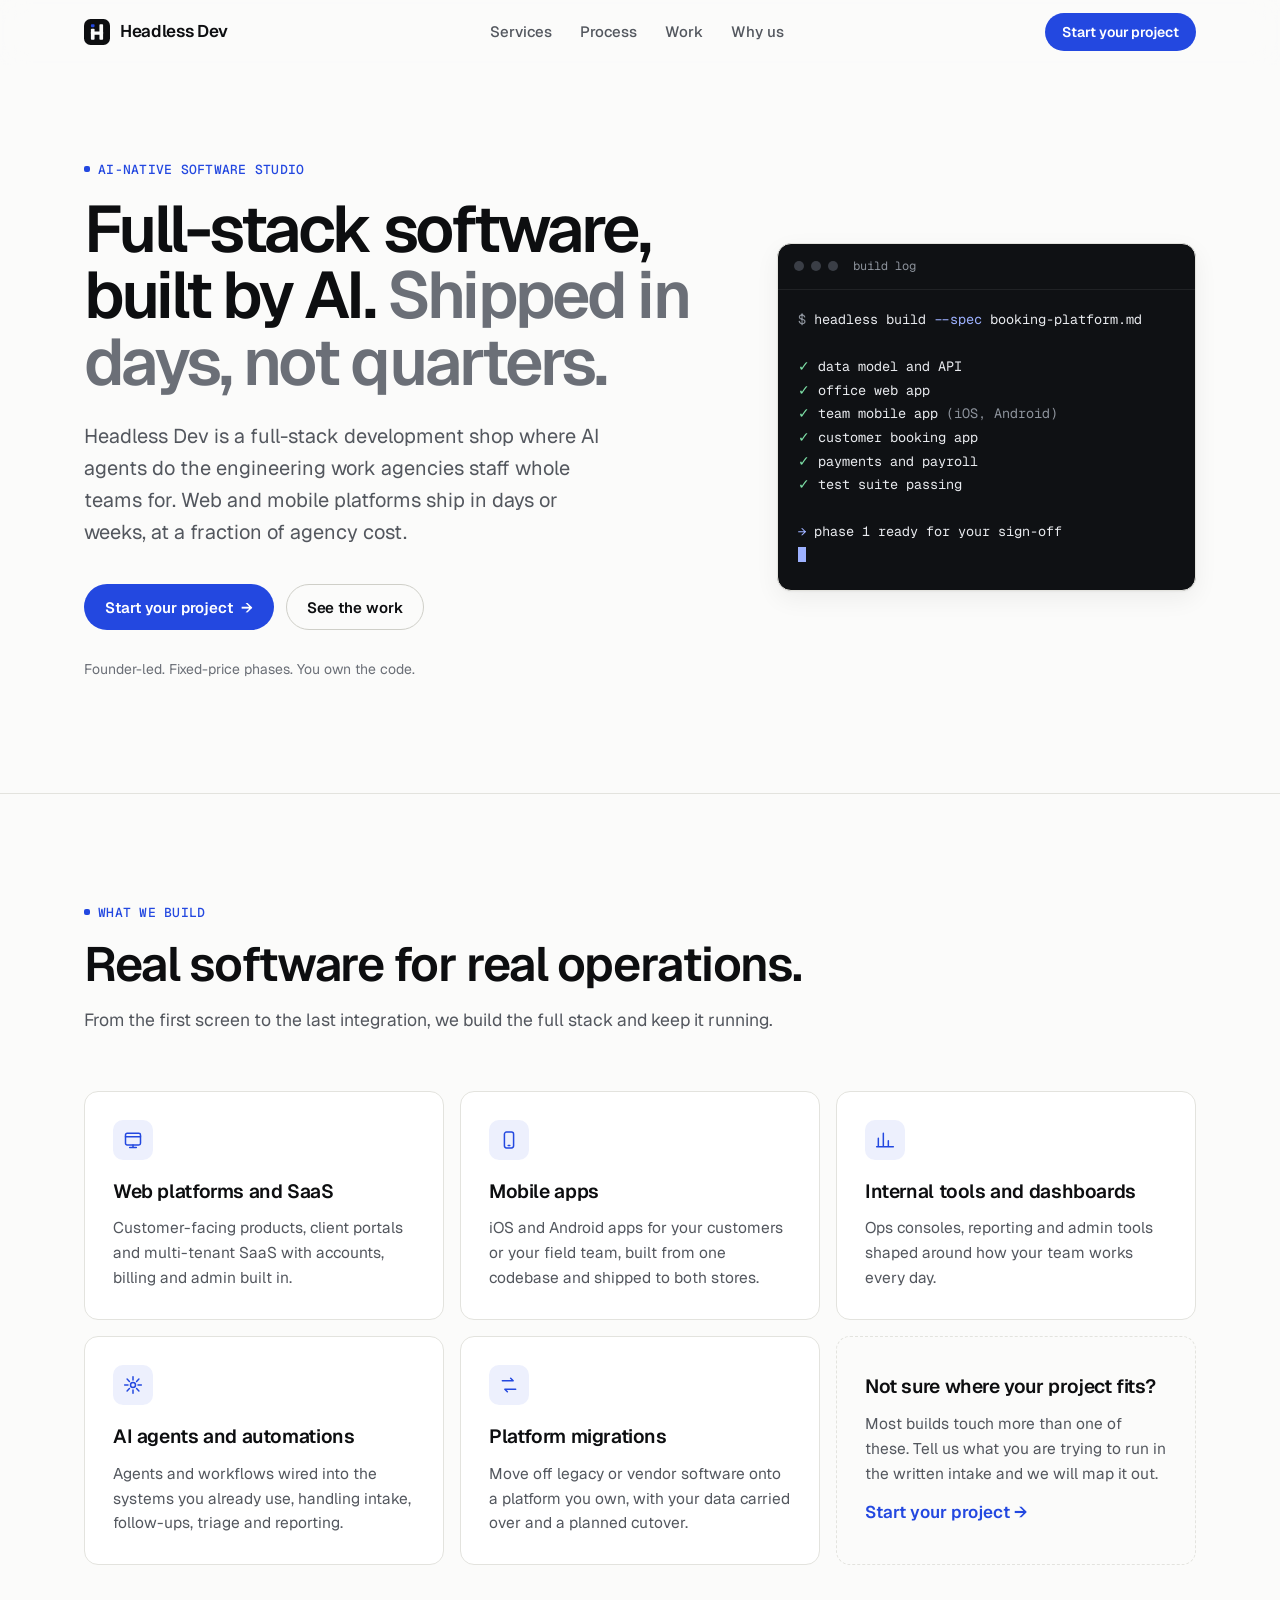
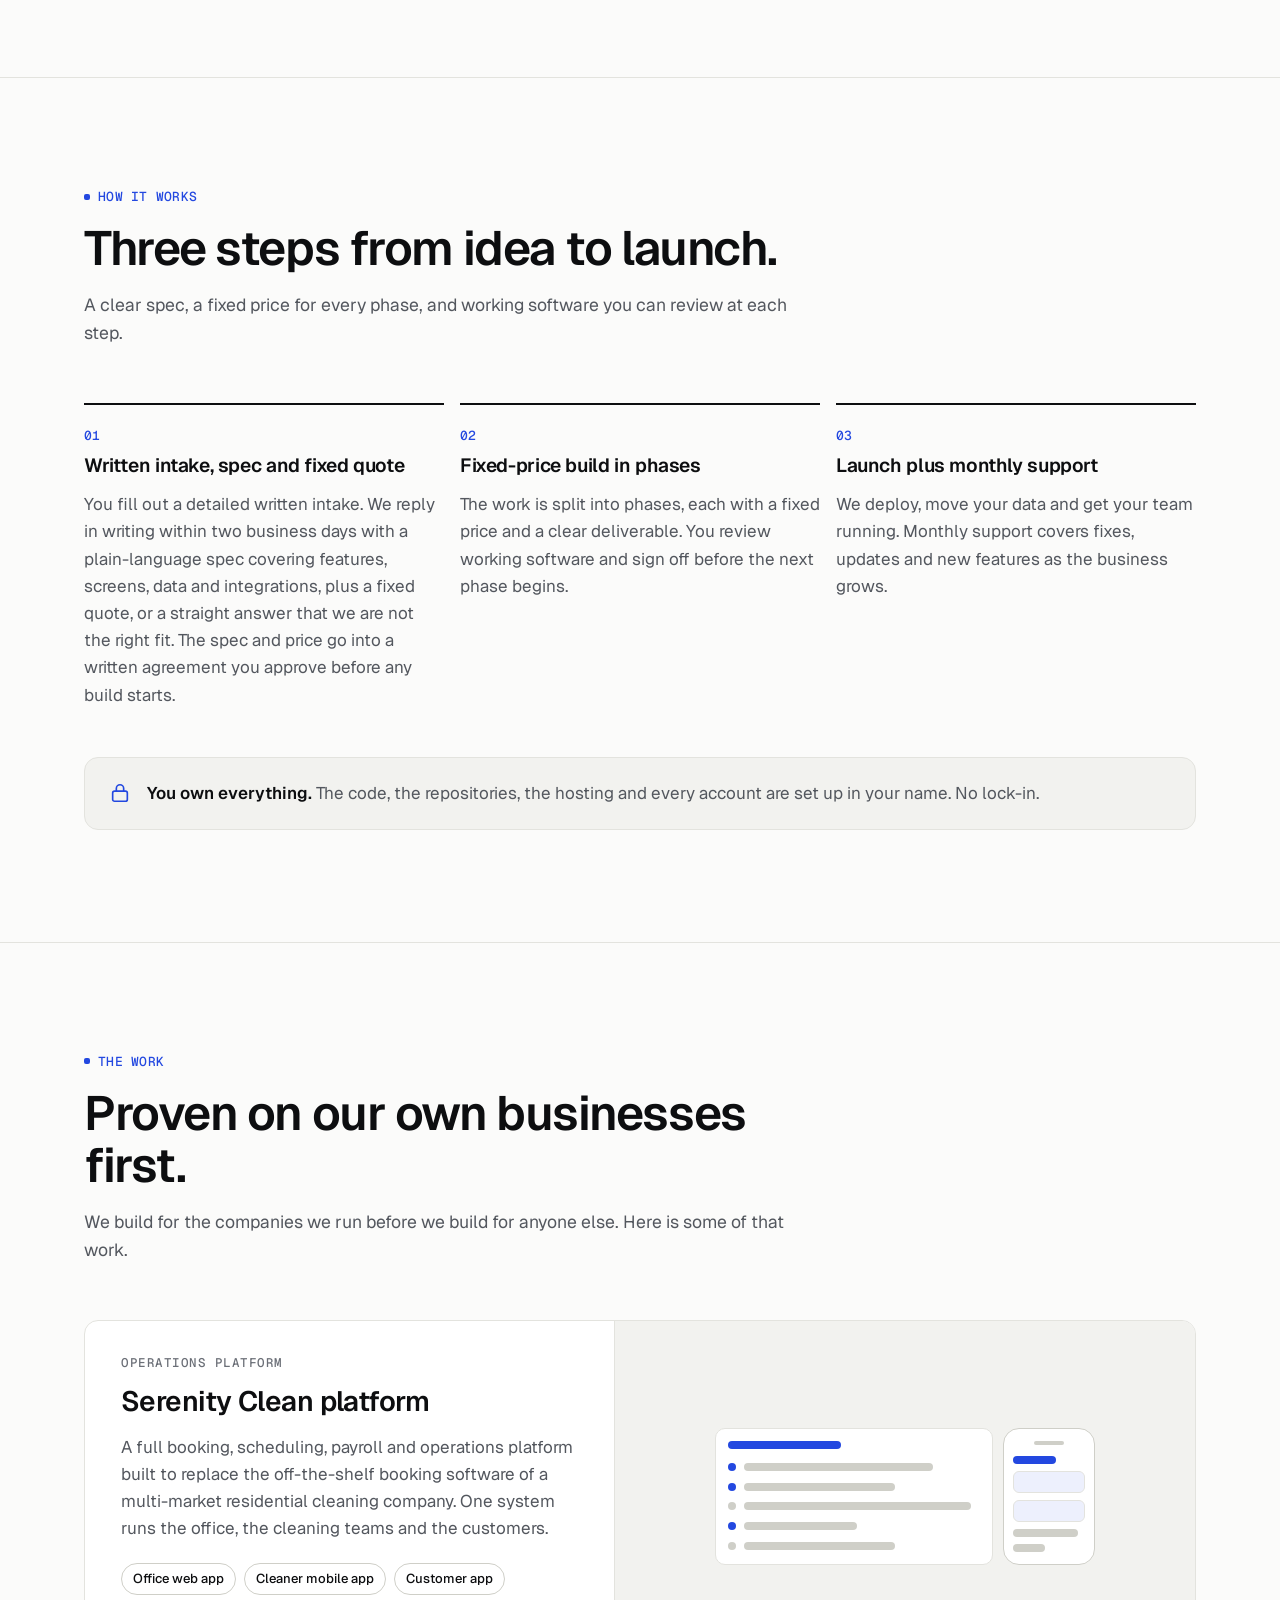
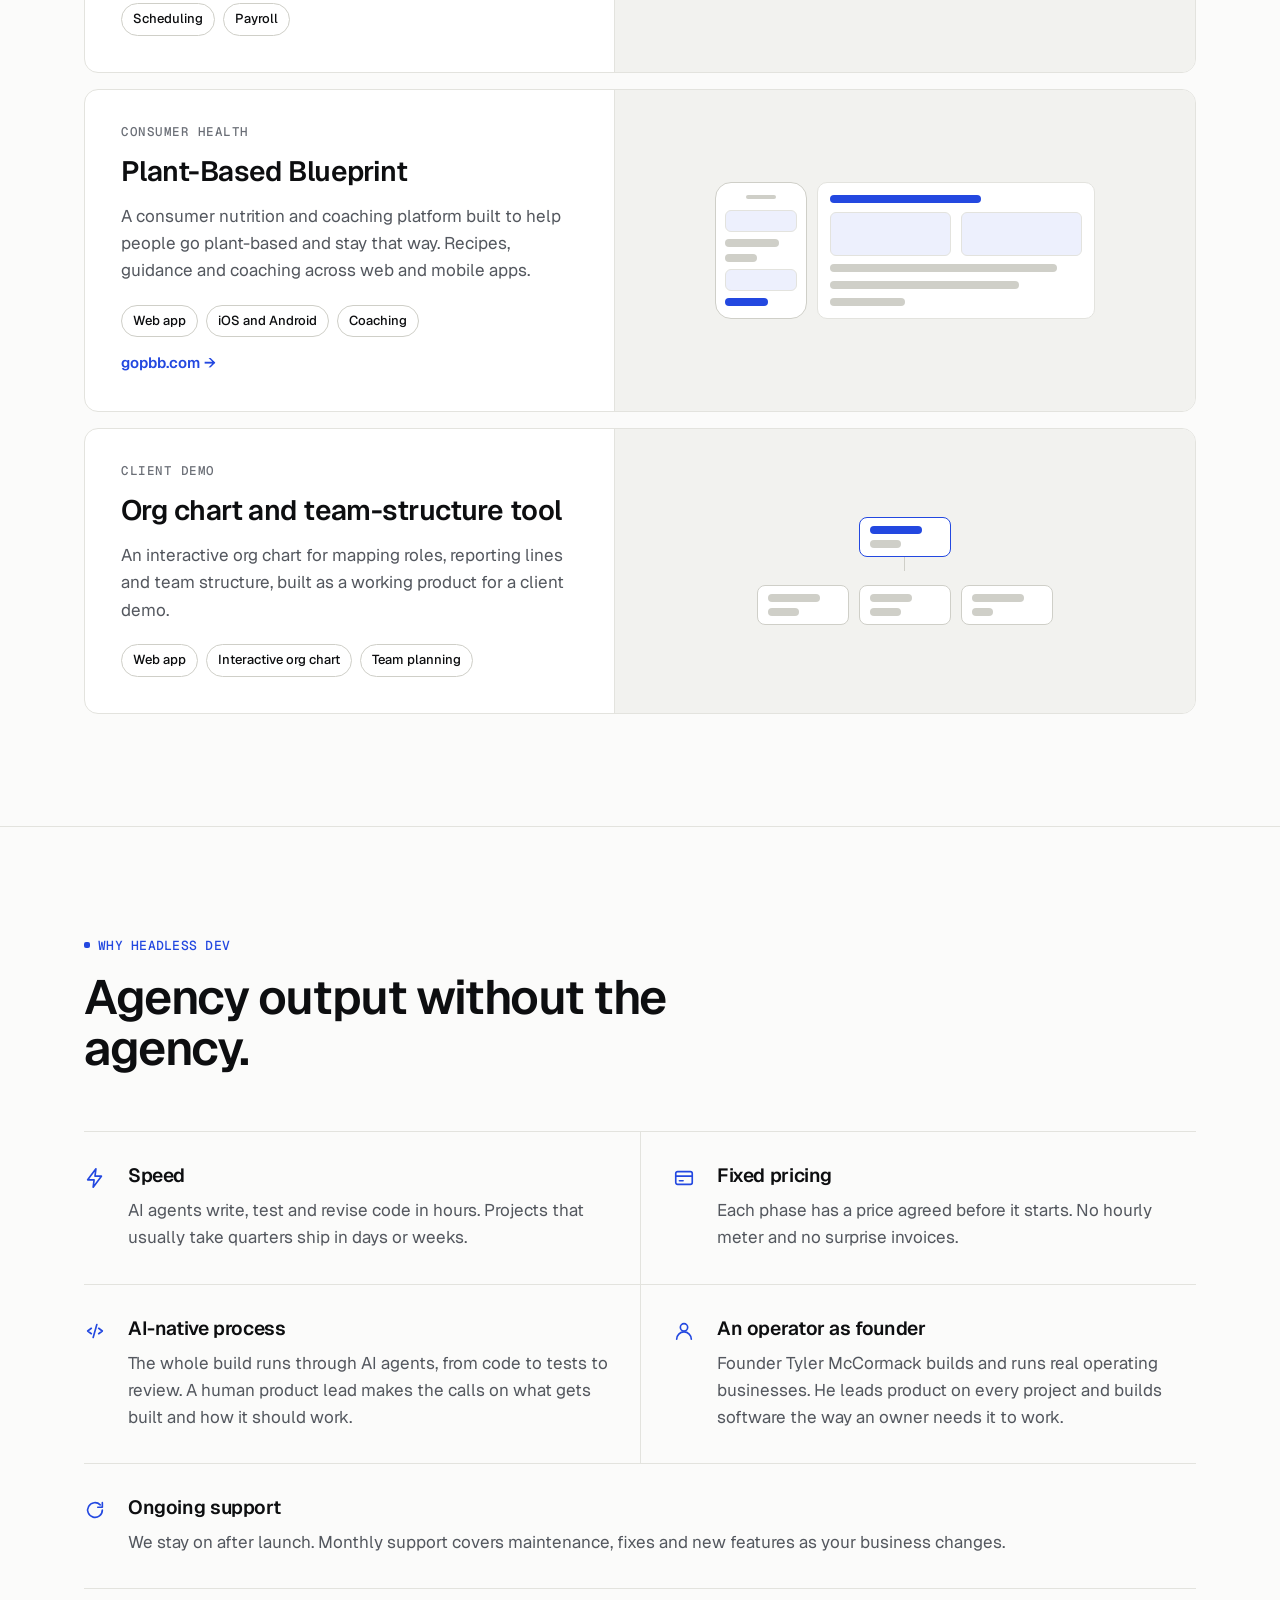
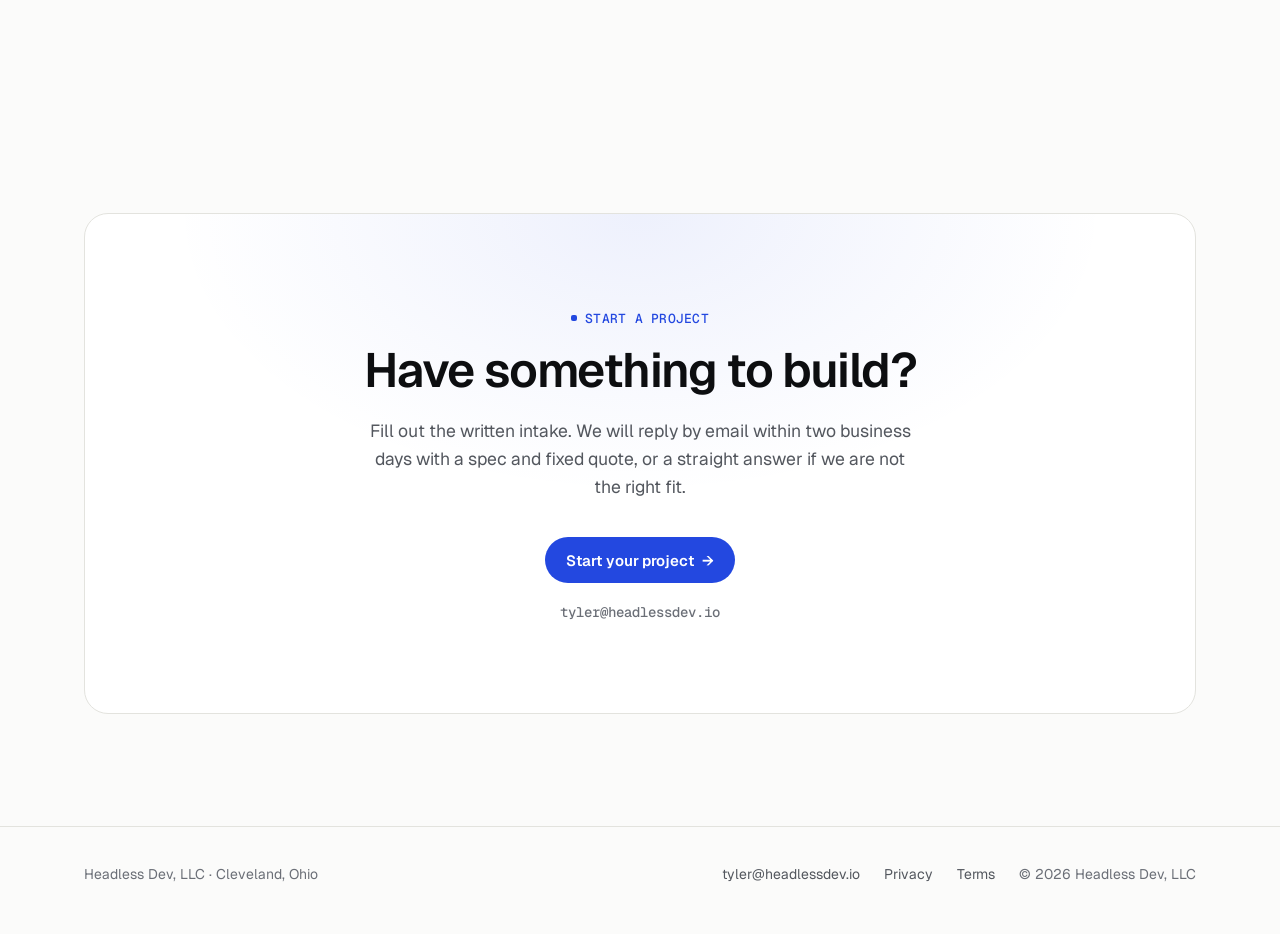
==== commit 5f1789c4: "Add written intake flow at /start/, replace call CTAs Co-Authored-By: Claude Opus 5.5 (1M context) <" ====
--- a/index.html
+++ b/index.html
@@ -60,7 +60,7 @@
         <li><a href="#work">Work</a></li>
         <li><a href="#why">Why us</a></li>
       </ul>
-      <a class="btn btn-primary btn-sm" href="mailto:tyler@headlessdev.io?subject=Project%20inquiry">Book a call</a>
+      <a class="btn btn-primary btn-sm" href="/start/">Start your project</a>
     </nav>
   </header>
 
@@ -73,7 +73,7 @@
           <h1 id="hero-title">Full-stack software, built by AI. <span class="soft">Shipped in days, not quarters.</span></h1>
           <p class="lead">Headless Dev is a full-stack development shop where AI agents do the engineering work agencies staff whole teams for. Web and mobile platforms ship in days or weeks, at a fraction of agency cost.</p>
           <div class="hero-actions">
-            <a class="btn btn-primary" href="mailto:tyler@headlessdev.io?subject=Project%20inquiry">Book a call <span class="arrow" aria-hidden="true">&rarr;</span></a>
+            <a class="btn btn-primary" href="/start/">Start your project <span class="arrow" aria-hidden="true">&rarr;</span></a>
             <a class="btn btn-ghost" href="#work">See the work</a>
           </div>
           <p class="hero-note">Founder-led. Fixed-price phases. You own the code.</p>
@@ -131,8 +131,8 @@
           </article>
           <article class="card card-cta">
             <h3>Not sure where your project fits?</h3>
-            <p>Most builds touch more than one of these. Tell us what you are trying to run and we will map it out.</p>
-            <a href="mailto:tyler@headlessdev.io?subject=Project%20inquiry">Start a conversation &rarr;</a>
+            <p>Most builds touch more than one of these. Tell us what you are trying to run in the written intake and we will map it out.</p>
+            <a href="/start/">Start your project &rarr;</a>
           </article>
         </div>
       </div>
@@ -149,8 +149,8 @@
         <ol class="steps">
           <li class="step">
             <span class="step-num">01</span>
-            <h3>Scope call and written spec</h3>
-            <p>We talk through the problem, then write a plain-language spec covering features, screens, data and integrations. The spec and price go into a written agreement you approve before any build starts.</p>
+            <h3>Written intake, spec and fixed quote</h3>
+            <p>You fill out a detailed written intake. We reply in writing within two business days with a plain-language spec covering features, screens, data and integrations, plus a fixed quote, or a straight answer that we are not the right fit. The spec and price go into a written agreement you approve before any build starts.</p>
           </li>
           <li class="step">
             <span class="step-num">02</span>
@@ -308,9 +308,9 @@
         <div class="final-box">
           <p class="eyebrow">Start a project</p>
           <h2 id="contact-title">Have something to build?</h2>
-          <p>Send a few lines about what you need. We will set up a scope call and walk through how we would build it.</p>
+          <p>Fill out the written intake. We will reply by email within two business days with a spec and fixed quote, or a straight answer if we are not the right fit.</p>
           <div class="hero-actions">
-            <a class="btn btn-primary" href="mailto:tyler@headlessdev.io?subject=Project%20inquiry">Book a call <span class="arrow" aria-hidden="true">&rarr;</span></a>
+            <a class="btn btn-primary" href="/start/">Start your project <span class="arrow" aria-hidden="true">&rarr;</span></a>
           </div>
           <a class="email" href="mailto:tyler@headlessdev.io">tyler@headlessdev.io</a>
         </div>
--- a/styles.css
+++ b/styles.css
@@ -13,6 +13,7 @@
   --accent-hover: #1a3bc4;
   --accent-ink: #ffffff;
   --accent-soft: rgba(35, 72, 224, 0.08);
+  --danger: #b42318;
   --code-bg: #0f1114;
   --code-text: #e8eaee;
   --code-muted: #8d939c;
@@ -39,6 +40,7 @@
     --accent-hover: #a9bbff;
     --accent-ink: #0b0c0e;
     --accent-soft: rgba(142, 165, 255, 0.1);
+    --danger: #ff8a80;
     --code-bg: #121417;
     --shadow: 0 1px 2px rgba(0, 0, 0, 0.3), 0 12px 32px rgba(0, 0, 0, 0.35);
   }
@@ -291,3 +293,87 @@
 .mk-fg { fill: var(--bg); }
 .mk-acc { fill: var(--accent); }
 .chip.tile { flex: 1; height: 44px; }
+
+/* Intake form */
+.intake { padding: 64px 0 96px; }
+.intake-wrap { max-width: 760px; }
+.intake-head { display: grid; gap: 4px; margin-bottom: 40px; }
+.intake-head h1 { font-size: clamp(2.2rem, 5vw, 3.2rem); }
+.intake-head .lead { max-width: 56ch; margin-top: 16px; }
+@media (max-width: 720px) { .intake { padding: 40px 0 72px; } }
+
+.progress { margin-bottom: 28px; }
+.progress-label { font: 500 13px/1 var(--mono); text-transform: uppercase; letter-spacing: 0.02em; color: var(--muted); margin-bottom: 12px; }
+.progress-bar { height: 4px; border-radius: 2px; background: var(--line-strong); overflow: hidden; }
+.progress-bar span { display: block; height: 100%; width: 0; background: var(--accent); border-radius: 2px; transition: width 0.25s ease; }
+@media (prefers-reduced-motion: reduce) { .progress-bar span { transition: none; } }
+
+.intake-form { background: var(--bg-elev); border: 1px solid var(--line); border-radius: var(--radius); padding: 36px; }
+@media (max-width: 520px) { .intake-form { padding: 22px 18px; } }
+.istep { padding: 0; display: grid; gap: 24px; scroll-margin-top: 80px; }
+.istep[hidden] { display: none; }
+.istep h2 { font-size: clamp(1.5rem, 3vw, 1.9rem); letter-spacing: -0.03em; }
+.istep h2:focus { outline: none; }
+.hp { position: absolute; left: -9999px; width: 1px; height: 1px; overflow: hidden; }
+
+.field { display: grid; gap: 8px; border: 0; padding: 0; margin: 0; min-width: 0; }
+.field > label, .field > legend { font-weight: 600; font-size: 15.5px; letter-spacing: -0.01em; padding: 0; }
+.hint { font-weight: 400; font-size: 14px; color: var(--faint); }
+.req { font: 500 11.5px/1 var(--mono); text-transform: uppercase; letter-spacing: 0.04em; color: var(--faint); margin-left: 6px; }
+.field-row { display: grid; grid-template-columns: 1fr 1fr; gap: 16px; }
+@media (max-width: 560px) { .field-row { grid-template-columns: 1fr; } }
+
+.intake input[type="text"], .intake input[type="email"], .intake input[type="url"], .intake input[type="date"], .intake textarea {
+  width: 100%; font: 400 16px/1.5 var(--font); color: var(--text);
+  background: var(--bg); border: 1px solid var(--line-strong); border-radius: 10px; padding: 12px 14px;
+  transition: border-color 0.15s ease, box-shadow 0.15s ease;
+}
+.intake input[type="text"], .intake input[type="email"], .intake input[type="url"], .intake input[type="date"] { height: 48px; padding-top: 0; padding-bottom: 0; }
+.intake textarea { resize: vertical; min-height: 96px; }
+.intake input::placeholder, .intake textarea::placeholder { color: var(--faint); }
+.intake input:focus-visible, .intake textarea:focus-visible { outline: none; border-color: var(--accent); box-shadow: 0 0 0 3px var(--accent-soft); }
+.field.invalid input[type="text"], .field.invalid input[type="email"], .field.invalid input[type="url"], .field.invalid textarea { border-color: var(--danger); }
+.field-error, .form-error { color: var(--danger); font-size: 14px; font-weight: 500; }
+.form-error { margin-top: 20px; }
+.form-error[hidden] { display: none; }
+
+.choices { display: flex; flex-wrap: wrap; gap: 8px; }
+.choices.stack { flex-direction: column; align-items: stretch; }
+.choice { position: relative; display: inline-flex; align-items: center; gap: 10px; min-height: 46px; padding: 10px 16px; border: 1px solid var(--line-strong); border-radius: 12px; background: var(--bg); cursor: pointer; font-size: 15.5px; font-weight: 500; transition: border-color 0.15s ease, background-color 0.15s ease; }
+.choice:hover { border-color: var(--text); }
+.choice input { appearance: none; -webkit-appearance: none; flex: none; width: 18px; height: 18px; margin: 0; border: 1.5px solid var(--line-strong); background: var(--bg-elev); display: grid; place-items: center; cursor: pointer; }
+.choice input[type="radio"] { border-radius: 50%; }
+.choice input[type="checkbox"] { border-radius: 5px; }
+.choice input:checked { border-color: var(--accent); background: var(--accent); }
+.choice input[type="radio"]:checked { box-shadow: inset 0 0 0 3px var(--bg-elev); }
+.choice input[type="checkbox"]:checked::after { content: ""; width: 9px; height: 5px; border-left: 2px solid var(--accent-ink); border-bottom: 2px solid var(--accent-ink); transform: rotate(-45deg) translate(1px, -1px); }
+.choice:has(input:checked) { border-color: var(--accent); background: var(--accent-soft); }
+.choice:has(input:focus-visible) { outline: 2px solid var(--accent); outline-offset: 2px; }
+.field.invalid .choice { border-color: var(--danger); }
+@media (max-width: 520px) { .choices:not(.stack) .choice { flex: 1 1 calc(50% - 4px); } }
+
+.intake-nav { display: flex; justify-content: space-between; gap: 12px; margin-top: 32px; padding-top: 24px; border-top: 1px solid var(--line); }
+.intake-nav [hidden] { display: none; }
+.intake-nav #btn-next, .intake-nav #btn-submit { margin-left: auto; }
+.intake-nav .btn:disabled { opacity: 0.6; cursor: default; }
+@media (max-width: 420px) { .intake-nav .btn { flex: 1; } }
+
+.review-note { color: var(--muted); margin-top: -8px; }
+.review { display: grid; gap: 16px; }
+.review-group { padding: 0; border: 1px solid var(--line); border-radius: 12px; background: var(--bg); }
+.review-head { display: flex; align-items: center; justify-content: space-between; gap: 12px; padding: 14px 18px; border-bottom: 1px solid var(--line); }
+.review-head h3 { font-size: 1rem; }
+.link-btn { background: none; border: 0; padding: 6px 4px; font: 600 14px/1 var(--font); color: var(--accent); cursor: pointer; }
+.link-btn:hover { text-decoration: underline; text-underline-offset: 3px; }
+.review dl { margin: 0; padding: 6px 18px 14px; display: grid; gap: 0; }
+.review dt { font: 500 12px/1.4 var(--mono); text-transform: uppercase; letter-spacing: 0.03em; color: var(--faint); margin-top: 12px; }
+.review dd { margin: 2px 0 0; color: var(--text); white-space: pre-wrap; overflow-wrap: anywhere; font-size: 15.5px; }
+.review dd.empty { color: var(--faint); }
+
+.intake-done { background: var(--bg-elev); border: 1px solid var(--line); border-radius: var(--radius); padding: 48px 36px; display: grid; gap: 16px; justify-items: start; }
+.intake-done[hidden] { display: none; }
+.intake-done:focus { outline: none; }
+.intake-done h2 { font-size: clamp(1.8rem, 4vw, 2.4rem); }
+.intake-done p:not(.eyebrow) { color: var(--muted); max-width: 52ch; }
+.intake-done a:not(.btn) { color: var(--accent); text-underline-offset: 3px; }
+@media (max-width: 520px) { .intake-done { padding: 32px 20px; } }
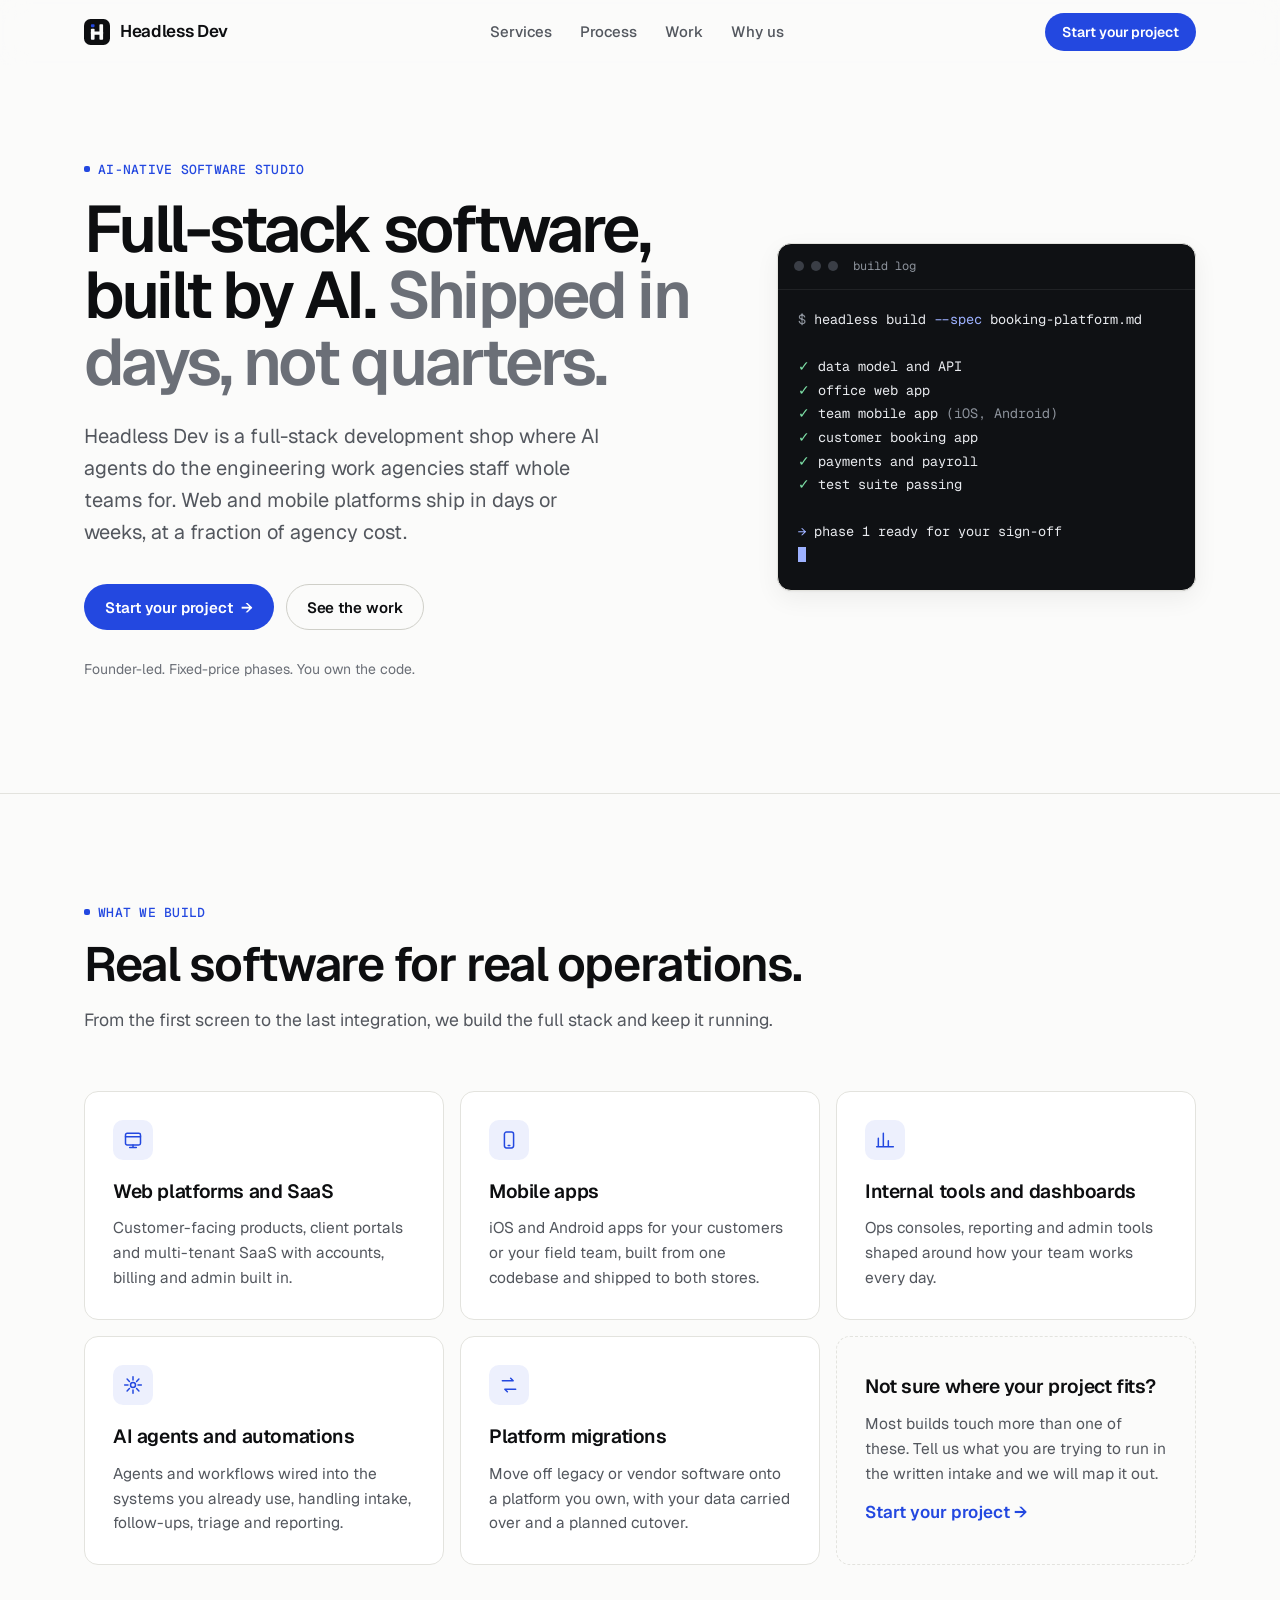
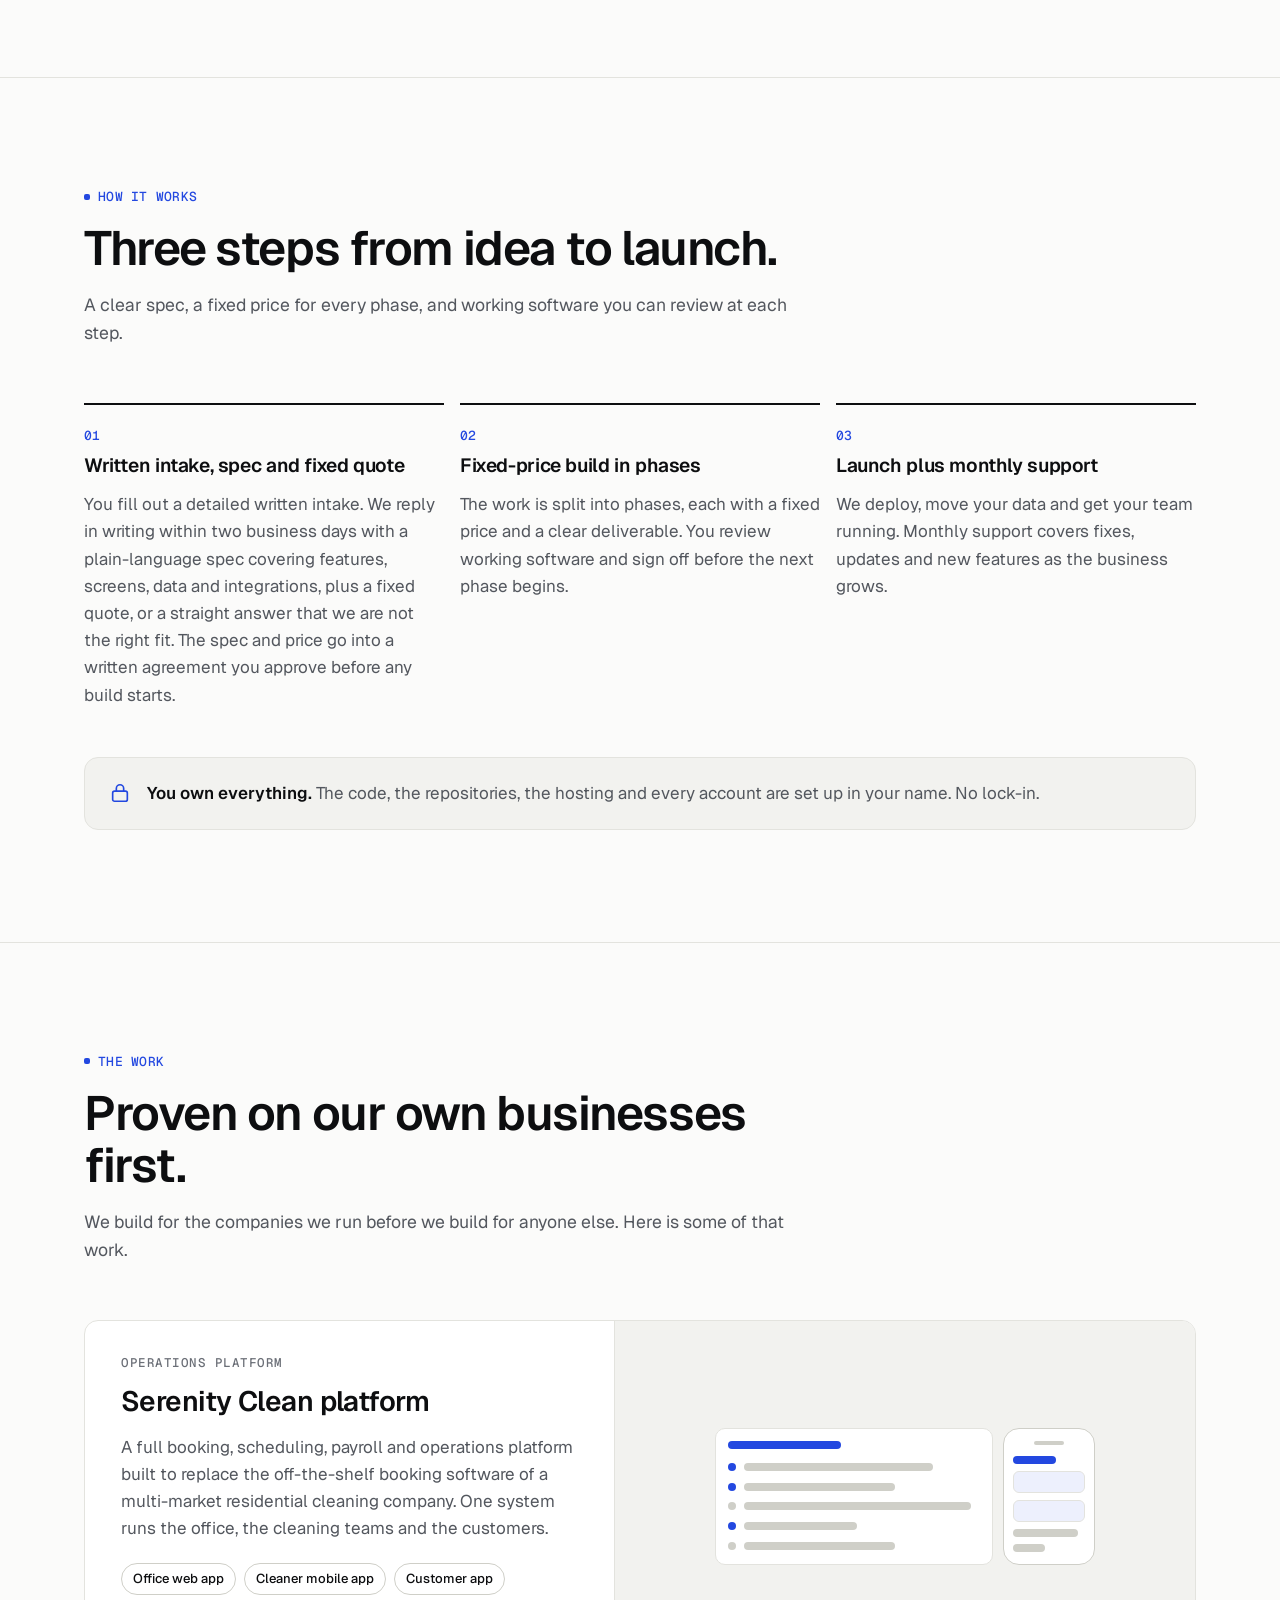
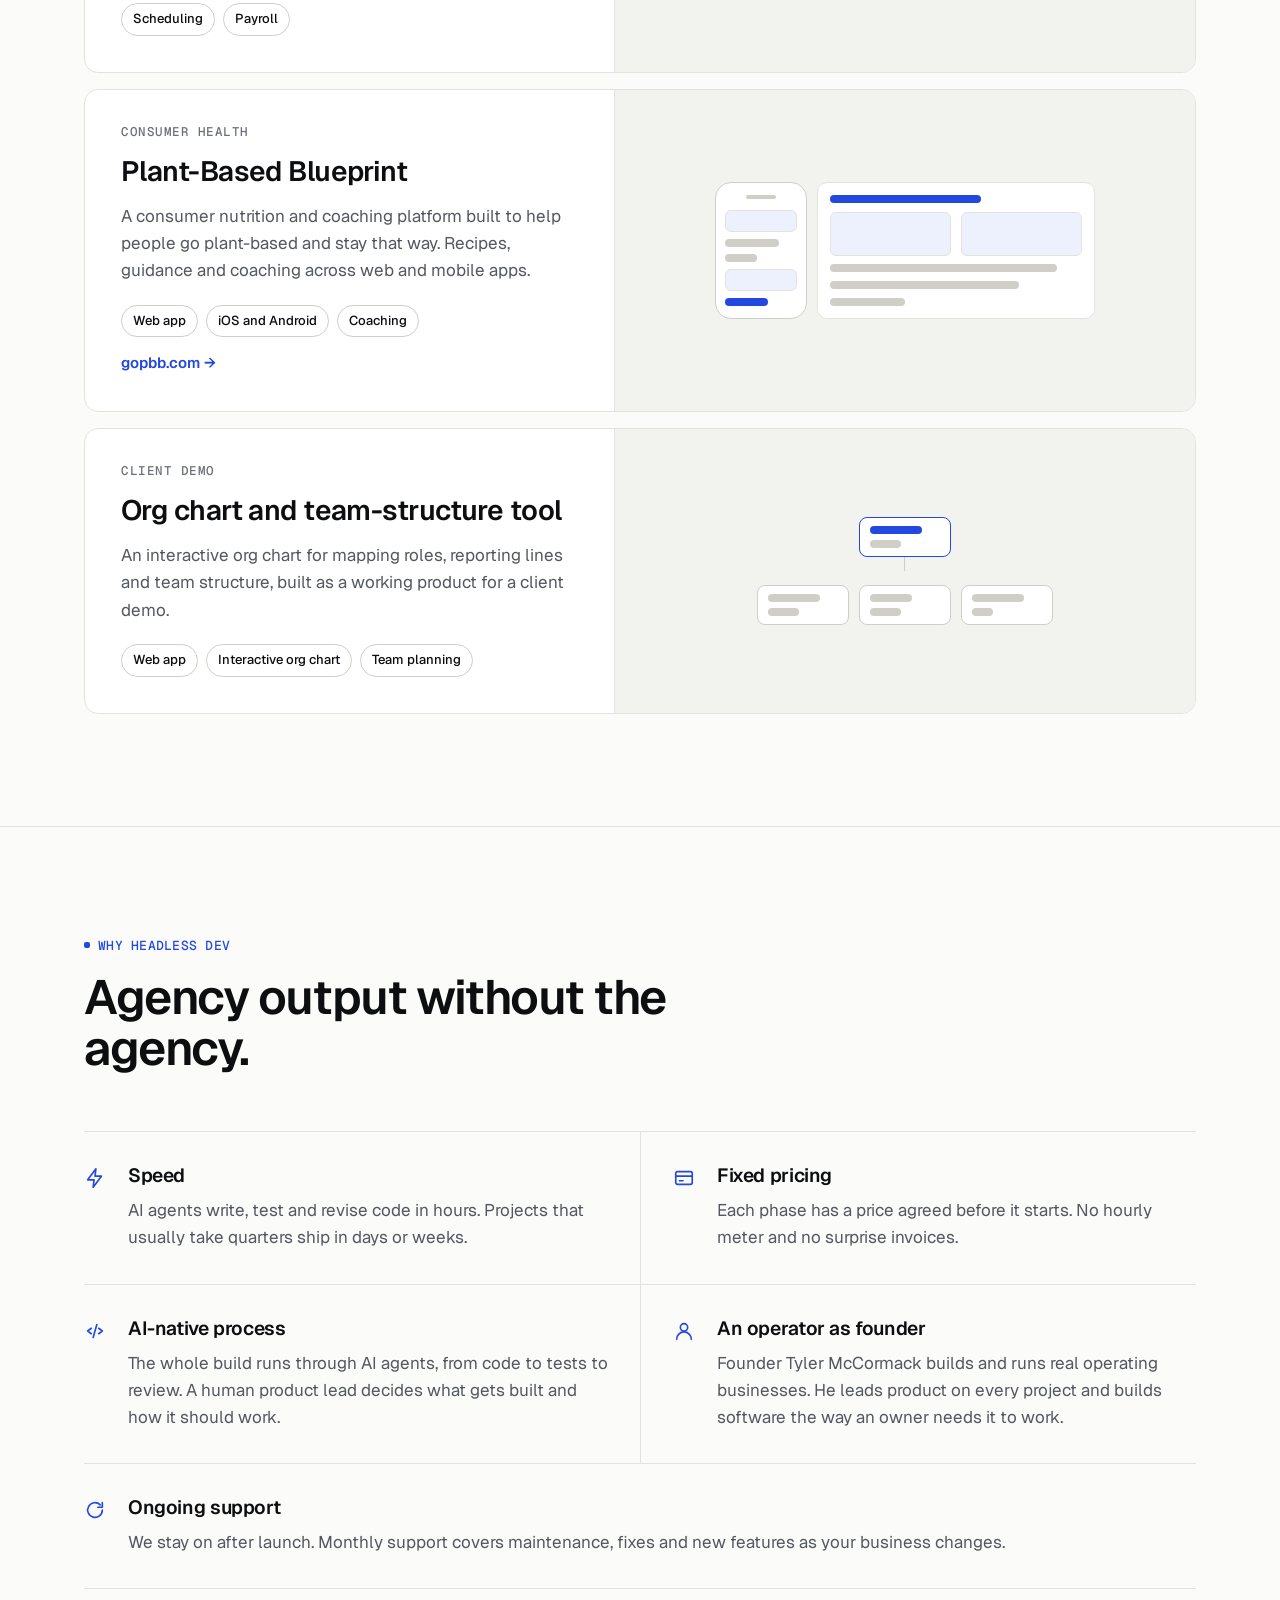
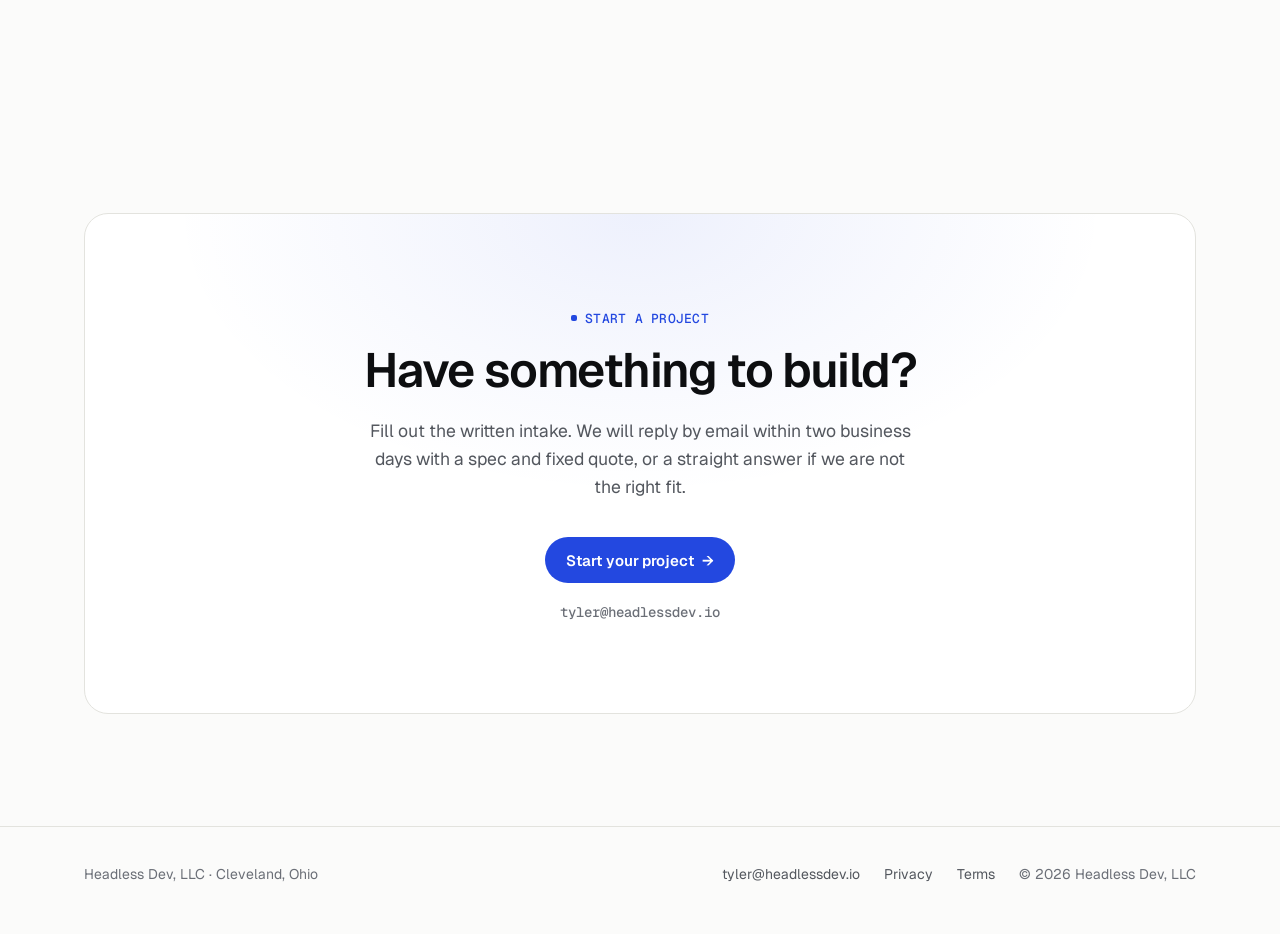
==== commit 214dcbeb: "Reword process line to avoid 'calls' Co-Authored-By: Claude Opus 5.5 (1M context) <noreply@anthropic" ====
--- a/index.html
+++ b/index.html
@@ -288,7 +288,7 @@
           </div>
           <div class="why-item">
             <svg viewBox="0 0 24 24" fill="none" stroke="currentColor" stroke-width="1.8" stroke-linecap="round" stroke-linejoin="round" aria-hidden="true"><path d="M8 9l-4 3 4 3M16 9l4 3-4 3M14 5l-4 14"/></svg>
-            <div><h3>AI-native process</h3><p>The whole build runs through AI agents, from code to tests to review. A human product lead makes the calls on what gets built and how it should work.</p></div>
+            <div><h3>AI-native process</h3><p>The whole build runs through AI agents, from code to tests to review. A human product lead decides what gets built and how it should work.</p></div>
           </div>
           <div class="why-item">
             <svg viewBox="0 0 24 24" fill="none" stroke="currentColor" stroke-width="1.8" stroke-linecap="round" stroke-linejoin="round" aria-hidden="true"><circle cx="12" cy="8" r="4"/><path d="M4 21a8 8 0 0 1 16 0"/></svg>
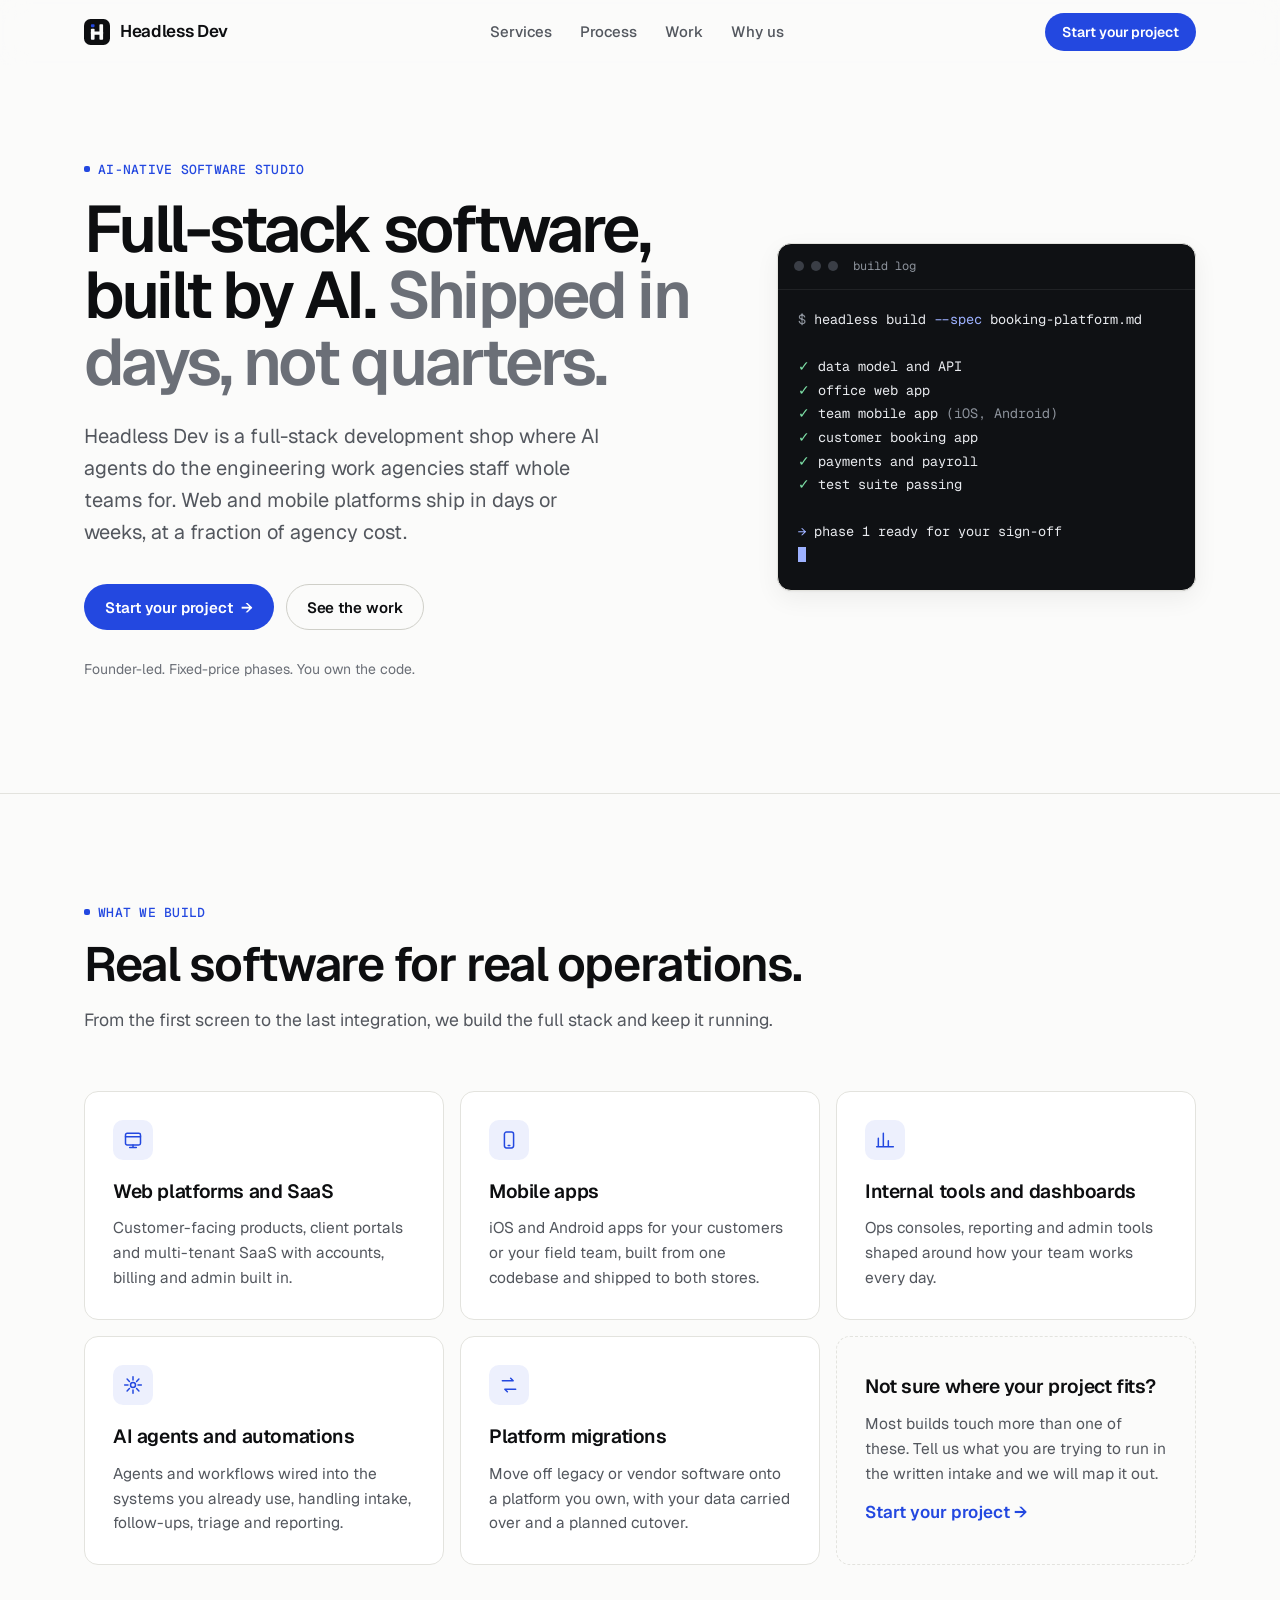
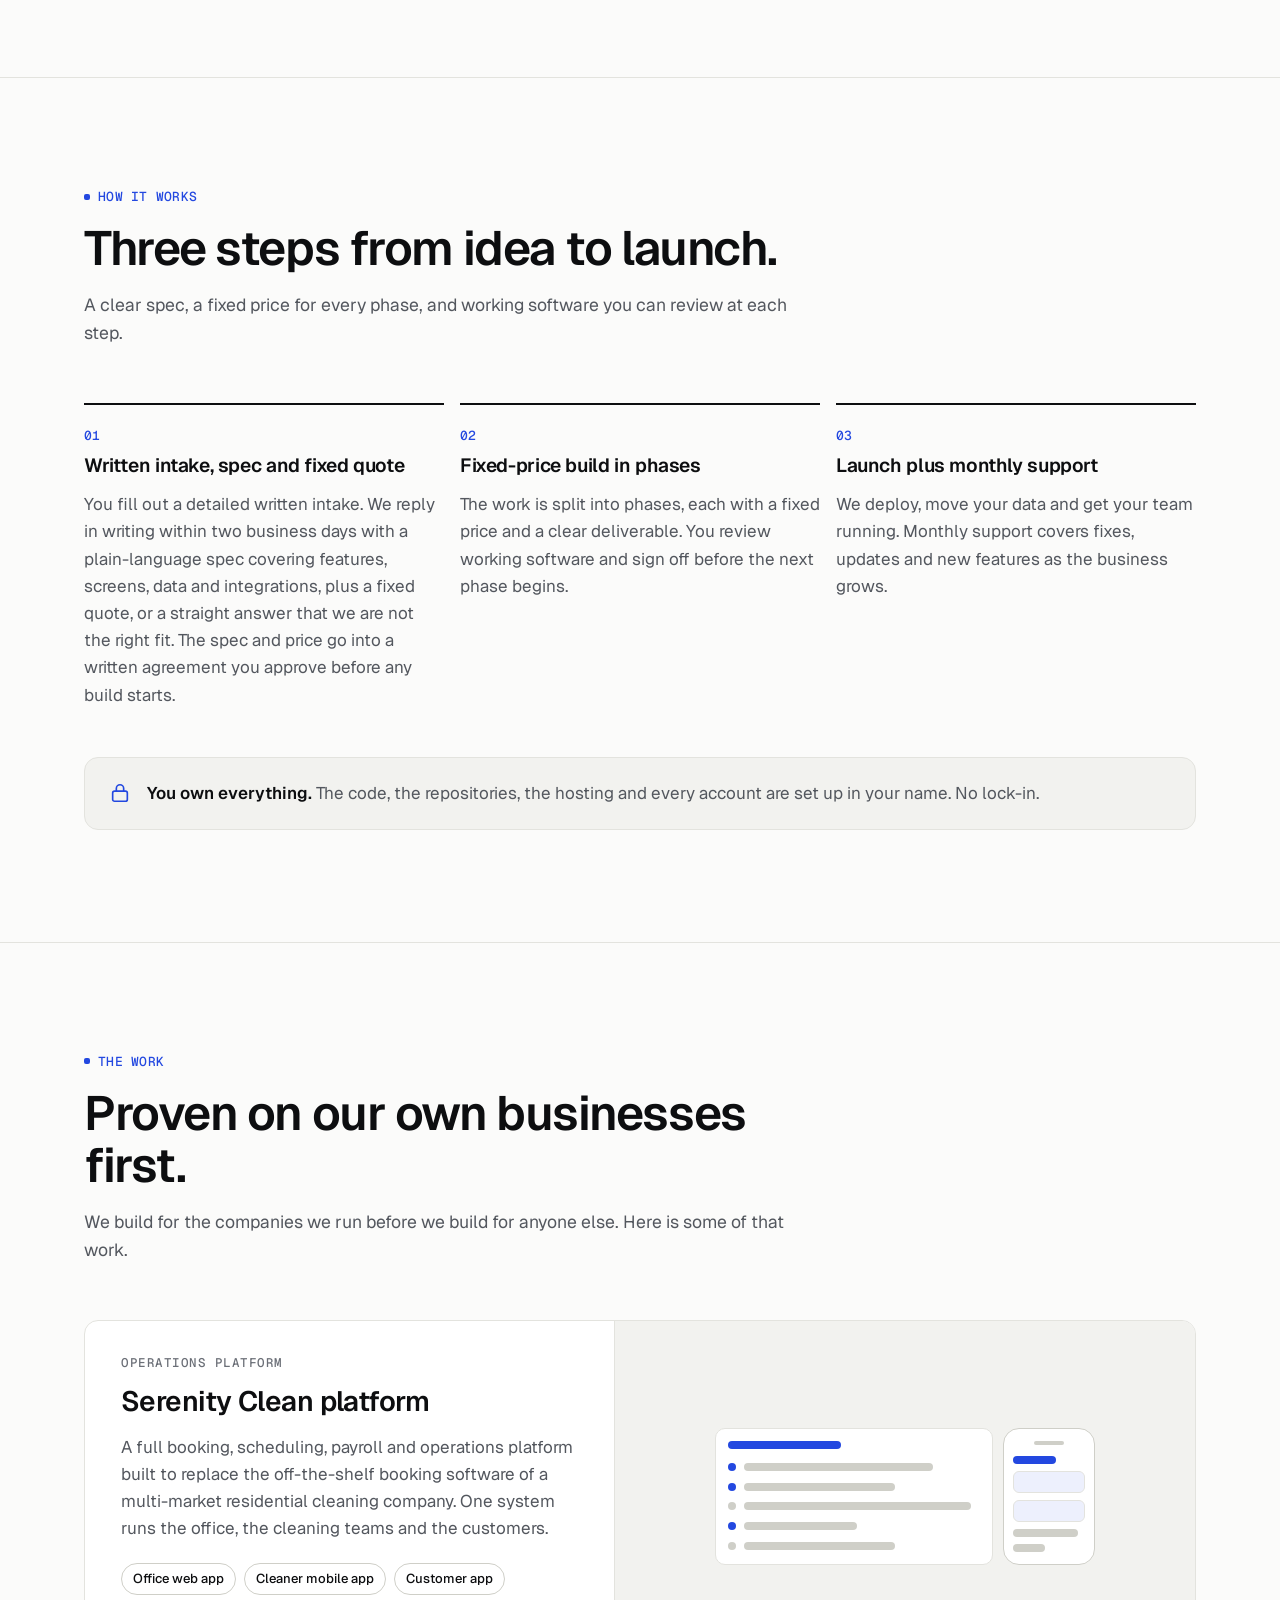
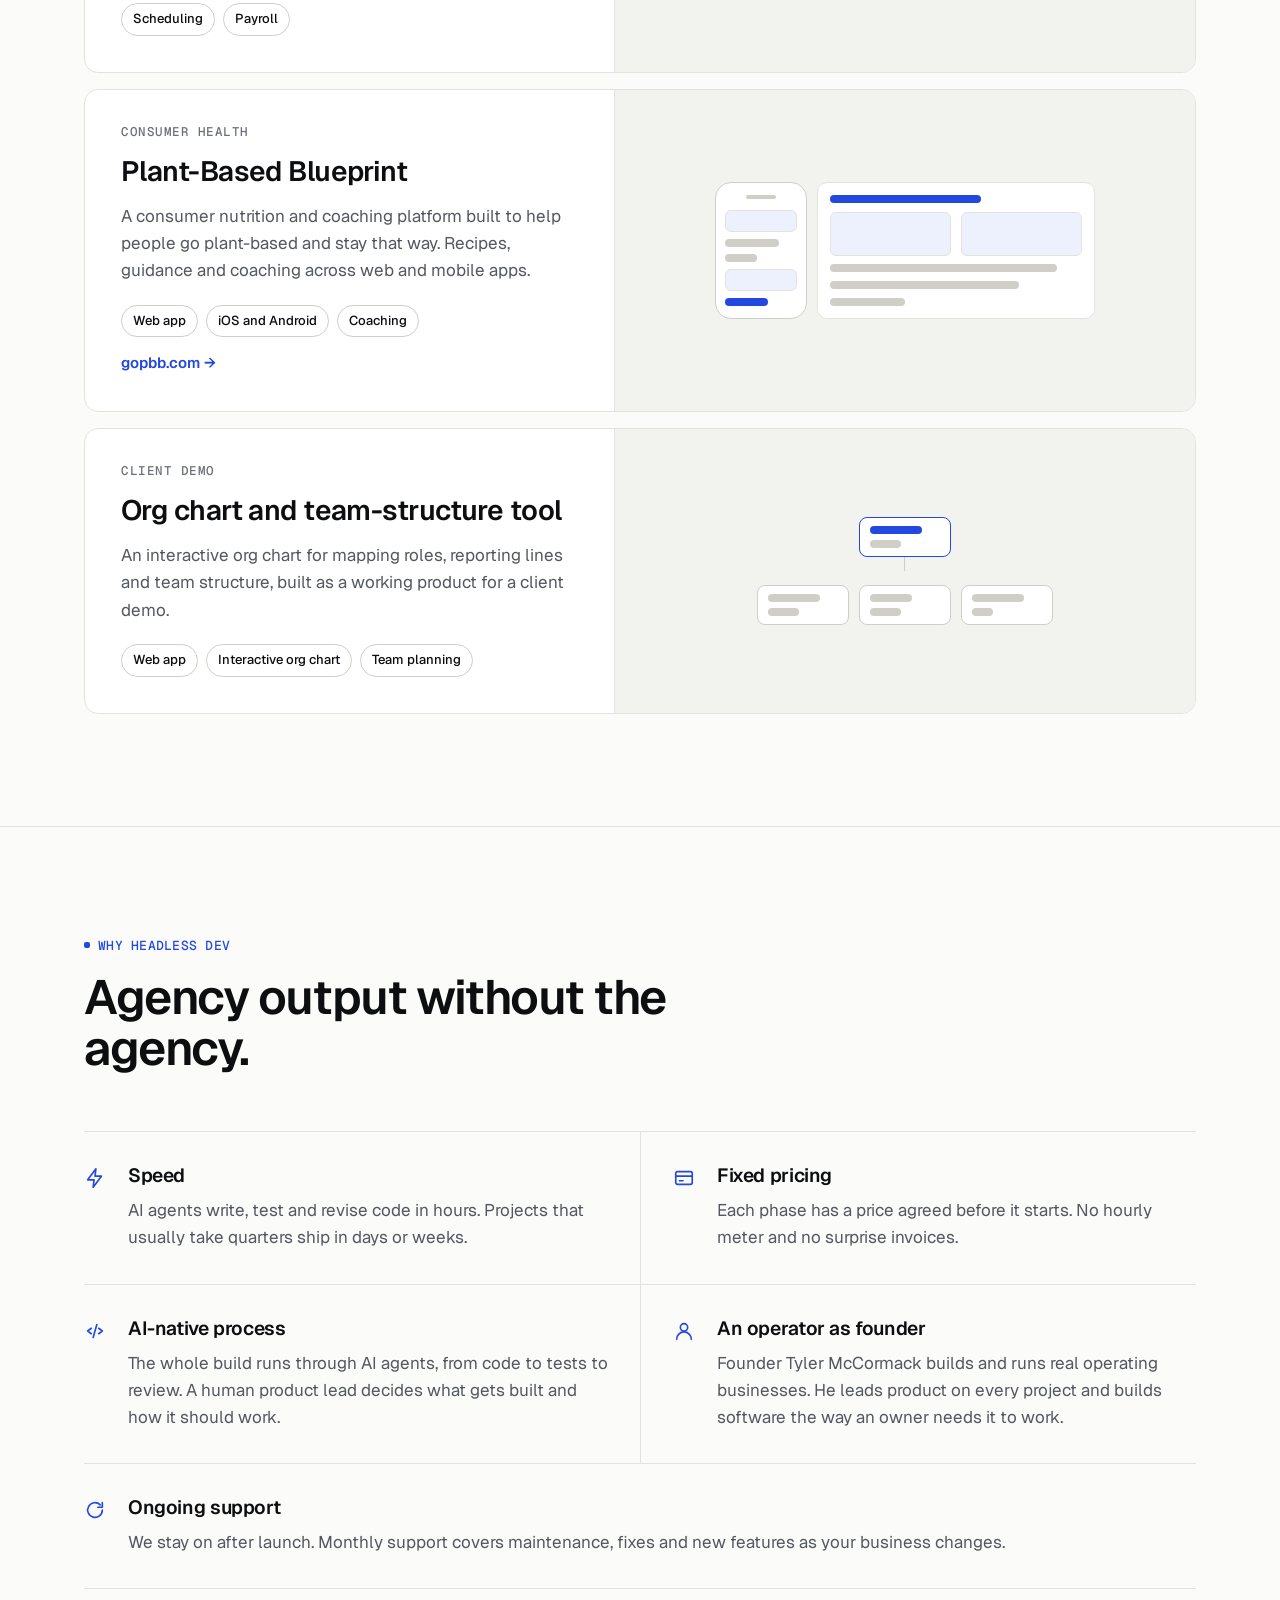
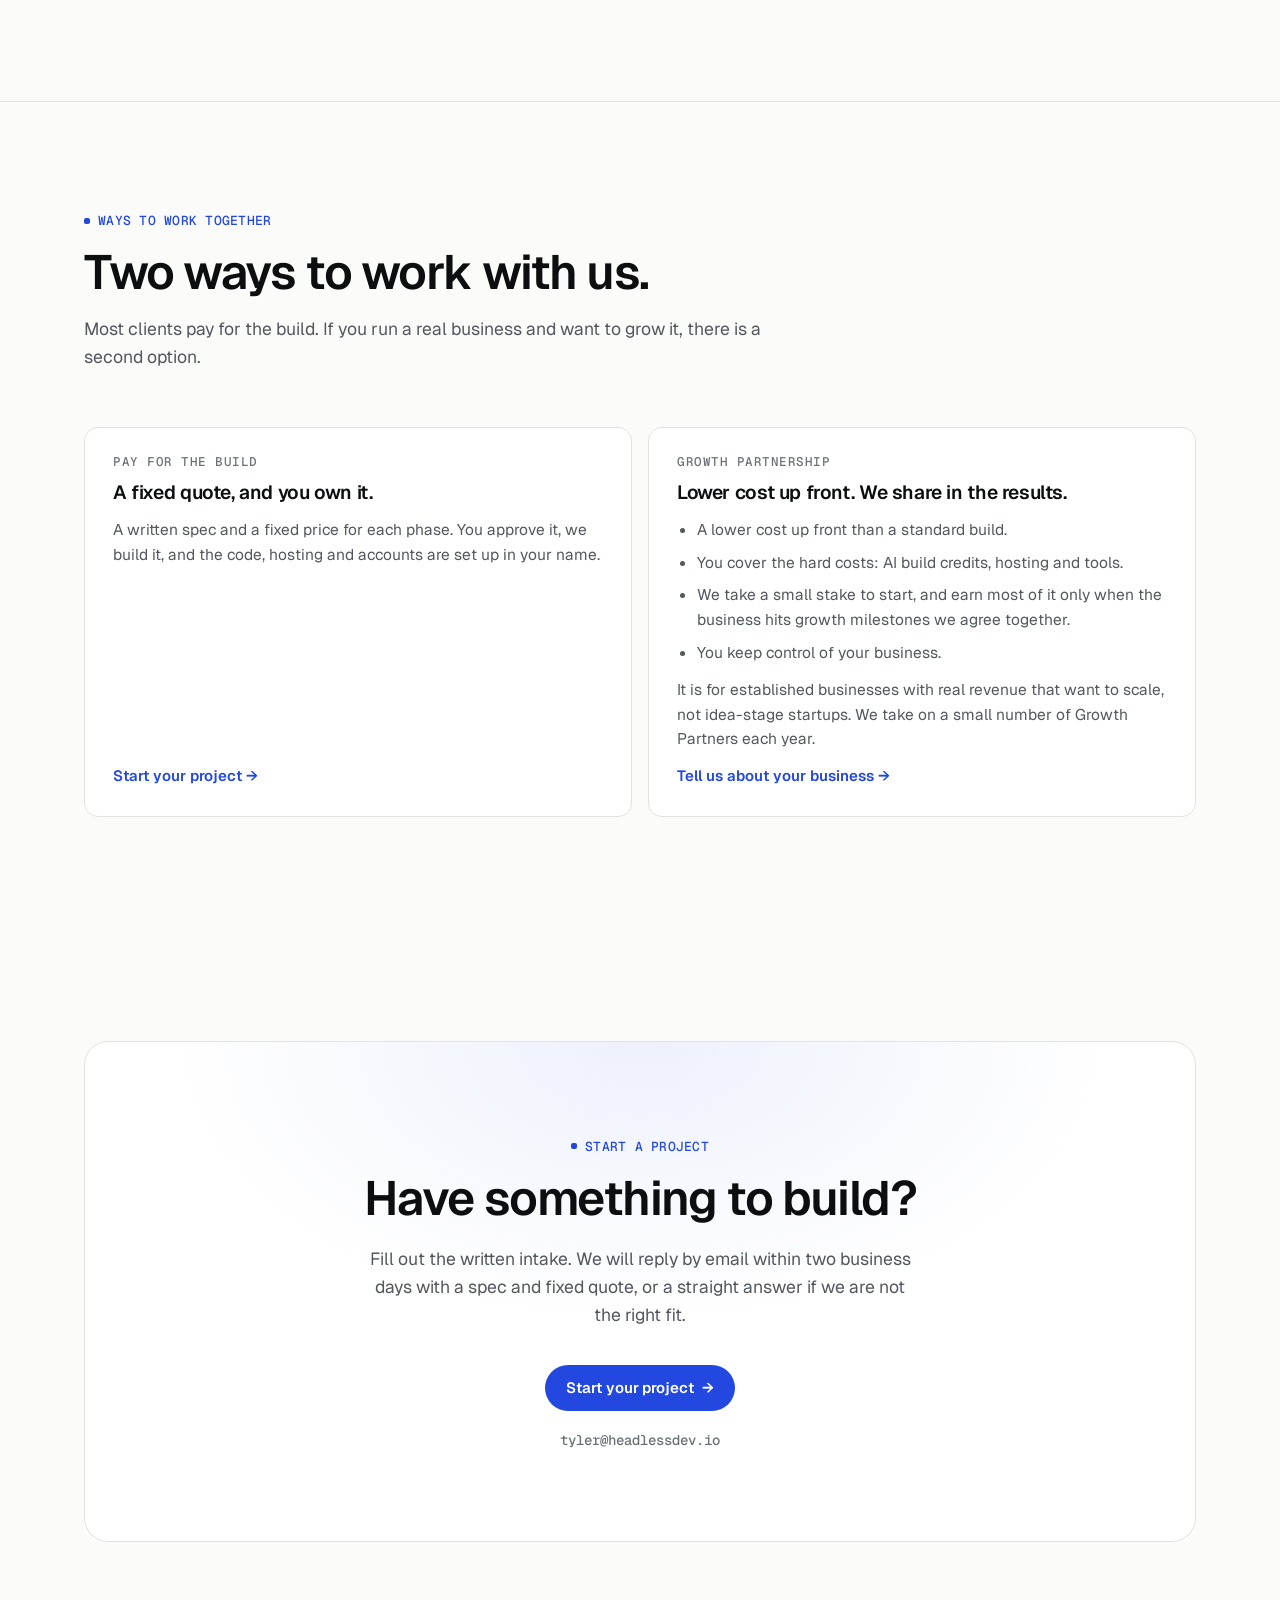
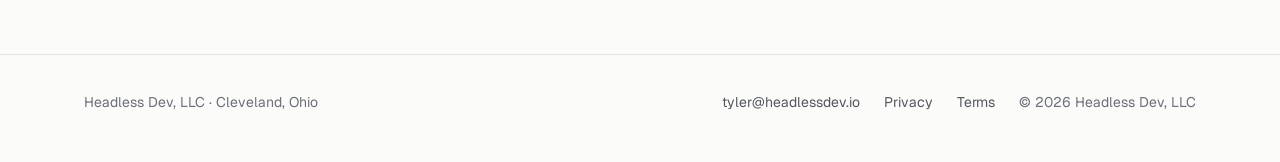
==== commit fd620ffe: "Add Growth Partnership option: home section and intake structure question Co-Authored-By: Claude Opu" ====
--- a/index.html
+++ b/index.html
@@ -302,6 +302,37 @@
       </div>
     </section>
 
+    <!-- Ways to work -->
+    <section id="ways" class="divide" aria-labelledby="ways-title">
+      <div class="wrap">
+        <div class="section-head">
+          <p class="eyebrow">Ways to work together</p>
+          <h2 id="ways-title">Two ways to work with us.</h2>
+          <p>Most clients pay for the build. If you run a real business and want to grow it, there is a second option.</p>
+        </div>
+        <div class="grid grid-2">
+          <article class="card">
+            <span class="case-kicker">Pay for the build</span>
+            <h3>A fixed quote, and you own it.</h3>
+            <p>A written spec and a fixed price for each phase. You approve it, we build it, and the code, hosting and accounts are set up in your name.</p>
+            <a class="case-link" href="/start/">Start your project &rarr;</a>
+          </article>
+          <article class="card">
+            <span class="case-kicker">Growth Partnership</span>
+            <h3>Lower cost up front. We share in the results.</h3>
+            <ul class="card-list">
+              <li>A lower cost up front than a standard build.</li>
+              <li>You cover the hard costs: AI build credits, hosting and tools.</li>
+              <li>We take a small stake to start, and earn most of it only when the business hits growth milestones we agree together.</li>
+              <li>You keep control of your business.</li>
+            </ul>
+            <p>It is for established businesses with real revenue that want to scale, not idea-stage startups. We take on a small number of Growth Partners each year.</p>
+            <a class="case-link" href="/start/">Tell us about your business &rarr;</a>
+          </article>
+        </div>
+      </div>
+    </section>
+
     <!-- Final CTA -->
     <section id="contact" class="final" aria-labelledby="contact-title">
       <div class="wrap">
--- a/styles.css
+++ b/styles.css
@@ -181,6 +181,11 @@
   background: var(--accent-soft); color: var(--accent); margin-bottom: 8px;
 }
 .card .icon svg { width: 20px; height: 20px; }
+.grid-2 { grid-template-columns: repeat(2, 1fr); }
+@media (max-width: 760px) { .grid-2 { grid-template-columns: 1fr; } }
+.card h3 { letter-spacing: -0.02em; }
+.card-list { margin: 0; padding-left: 20px; color: var(--muted); font-size: 15.5px; display: grid; gap: 8px; }
+.card .case-link { margin-top: auto; align-self: flex-start; }
 .card-cta { background: transparent; border-style: dashed; justify-content: center; }
 .card-cta a { color: var(--accent); font-weight: 600; text-decoration: none; }
 .card-cta a:hover { text-decoration: underline; text-underline-offset: 3px; }
@@ -377,3 +382,7 @@
 .intake-done p:not(.eyebrow) { color: var(--muted); max-width: 52ch; }
 .intake-done a:not(.btn) { color: var(--accent); text-underline-offset: 3px; }
 @media (max-width: 520px) { .intake-done { padding: 32px 20px; } }
+
+.cond { display: grid; gap: 24px; }
+.cond[hidden] { display: none; }
+.cond-note { font-size: 14.5px; color: var(--muted); padding: 14px 16px; border-radius: 12px; background: var(--surface); border: 1px solid var(--line); }
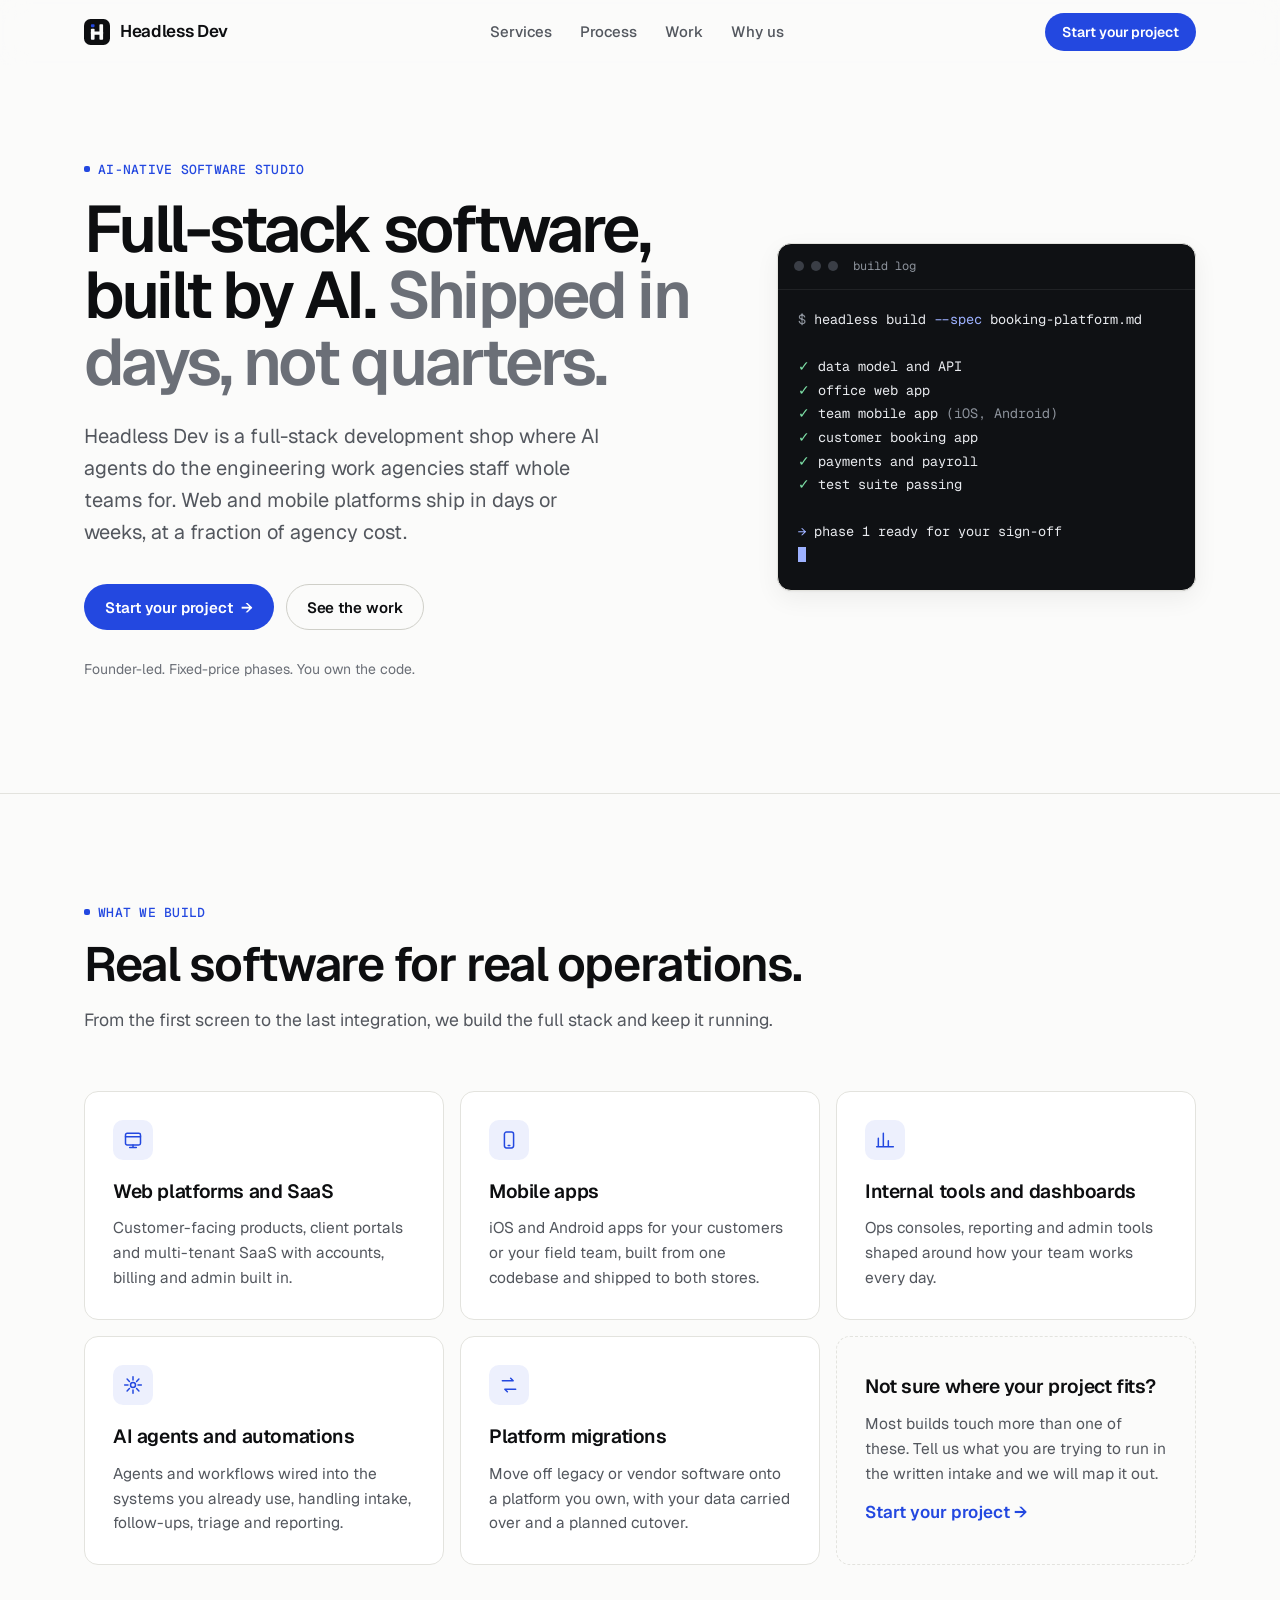
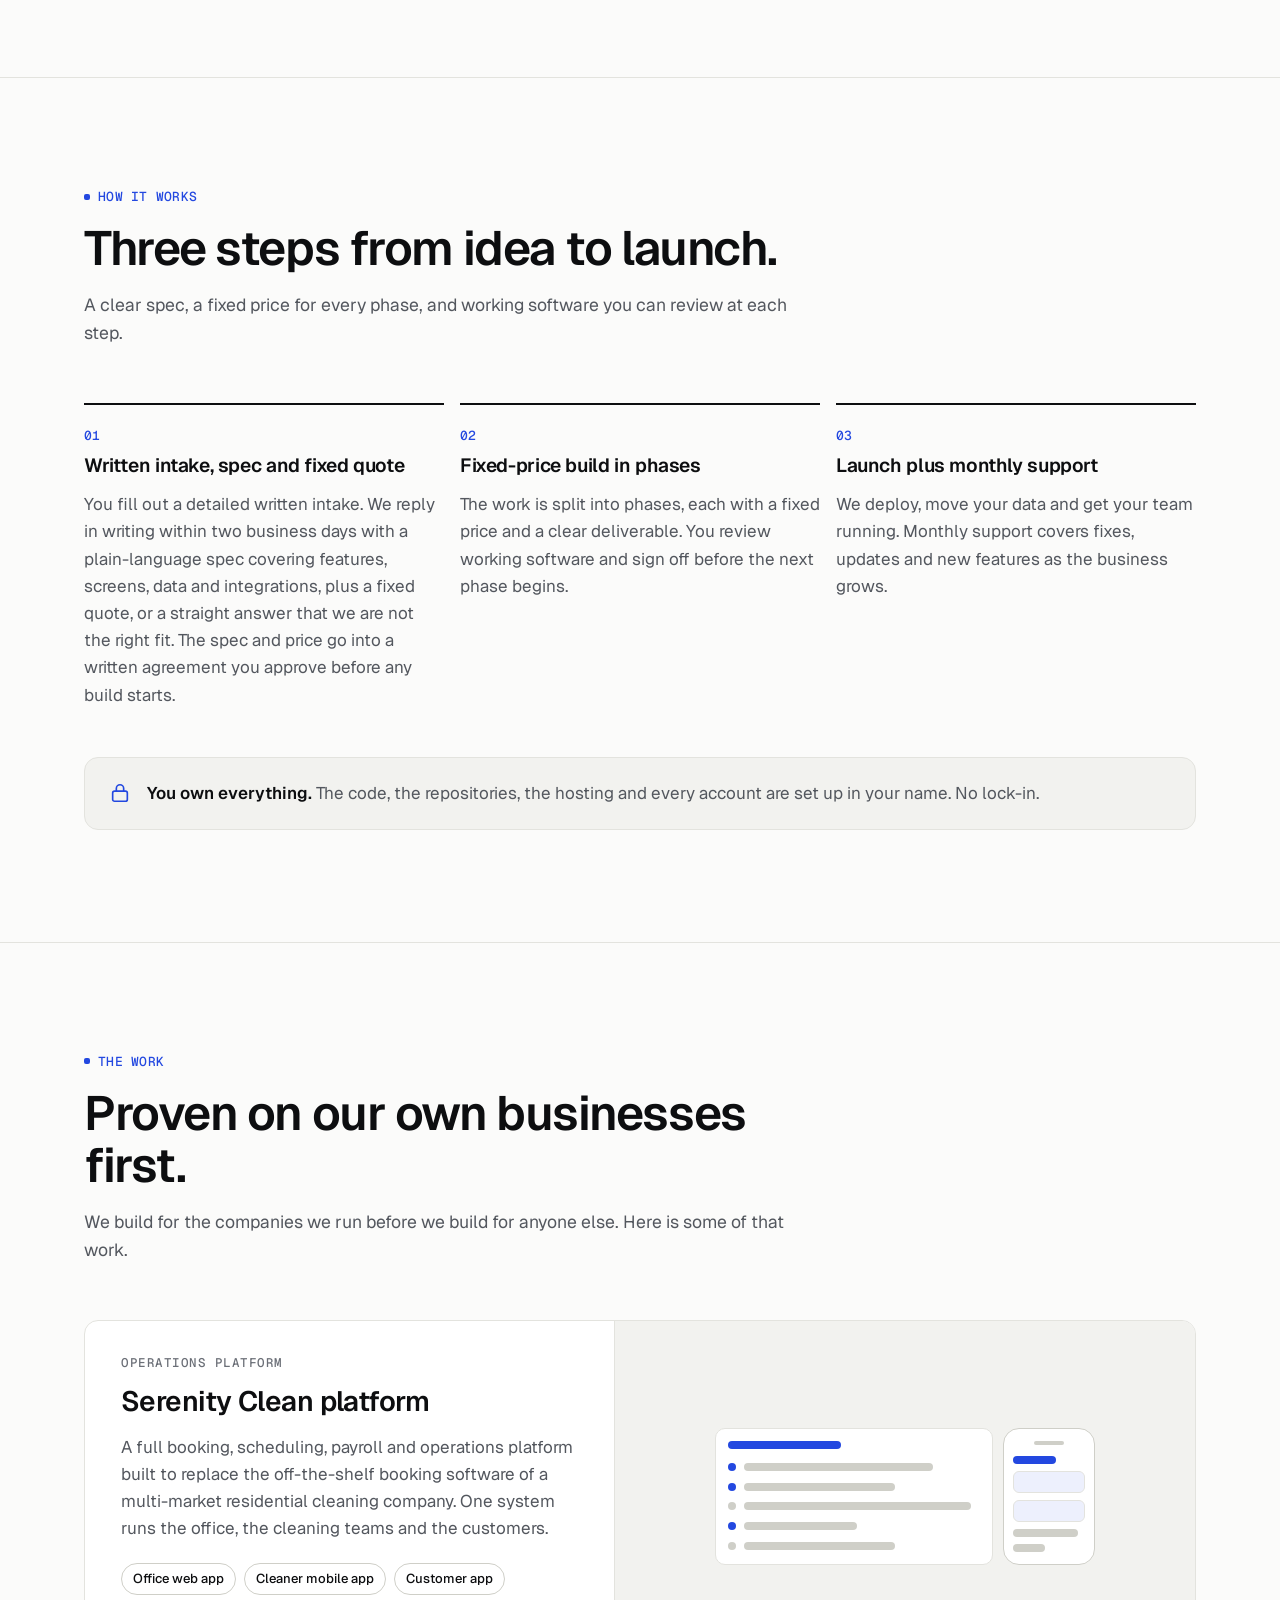
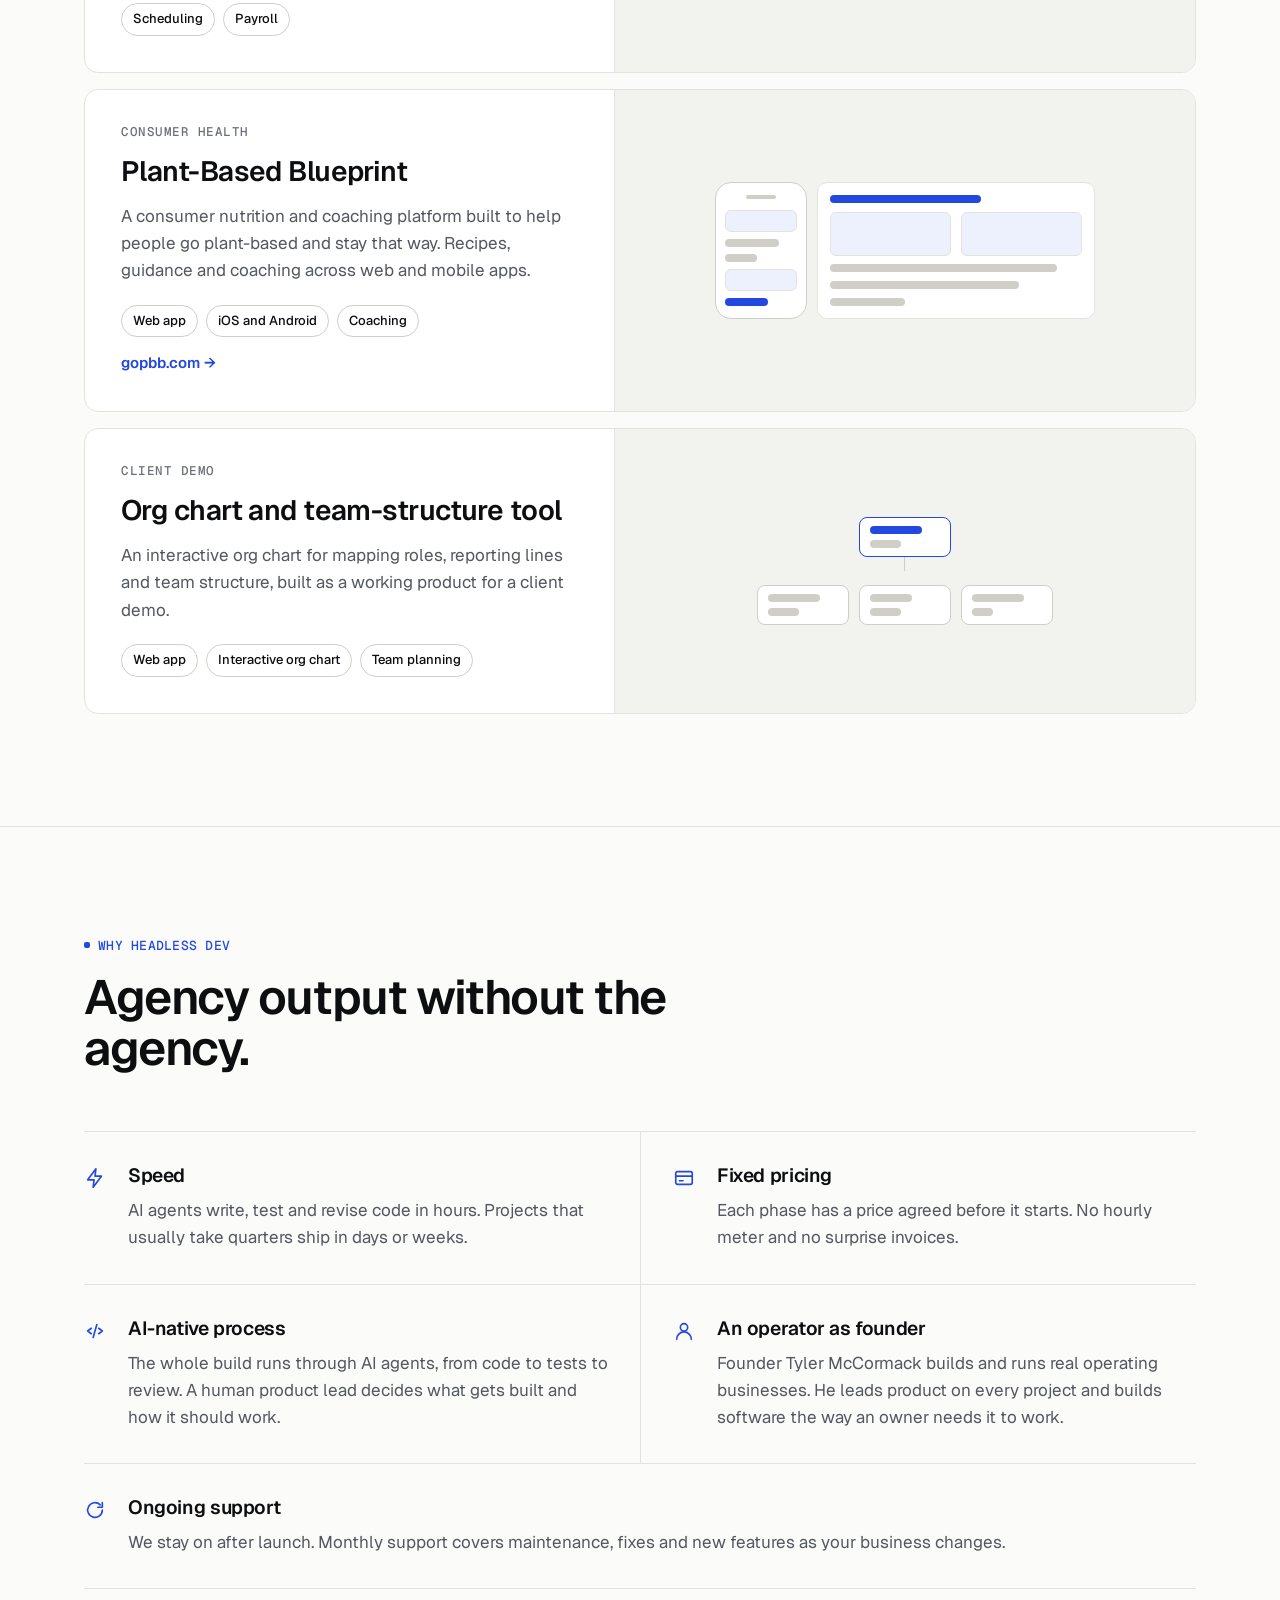
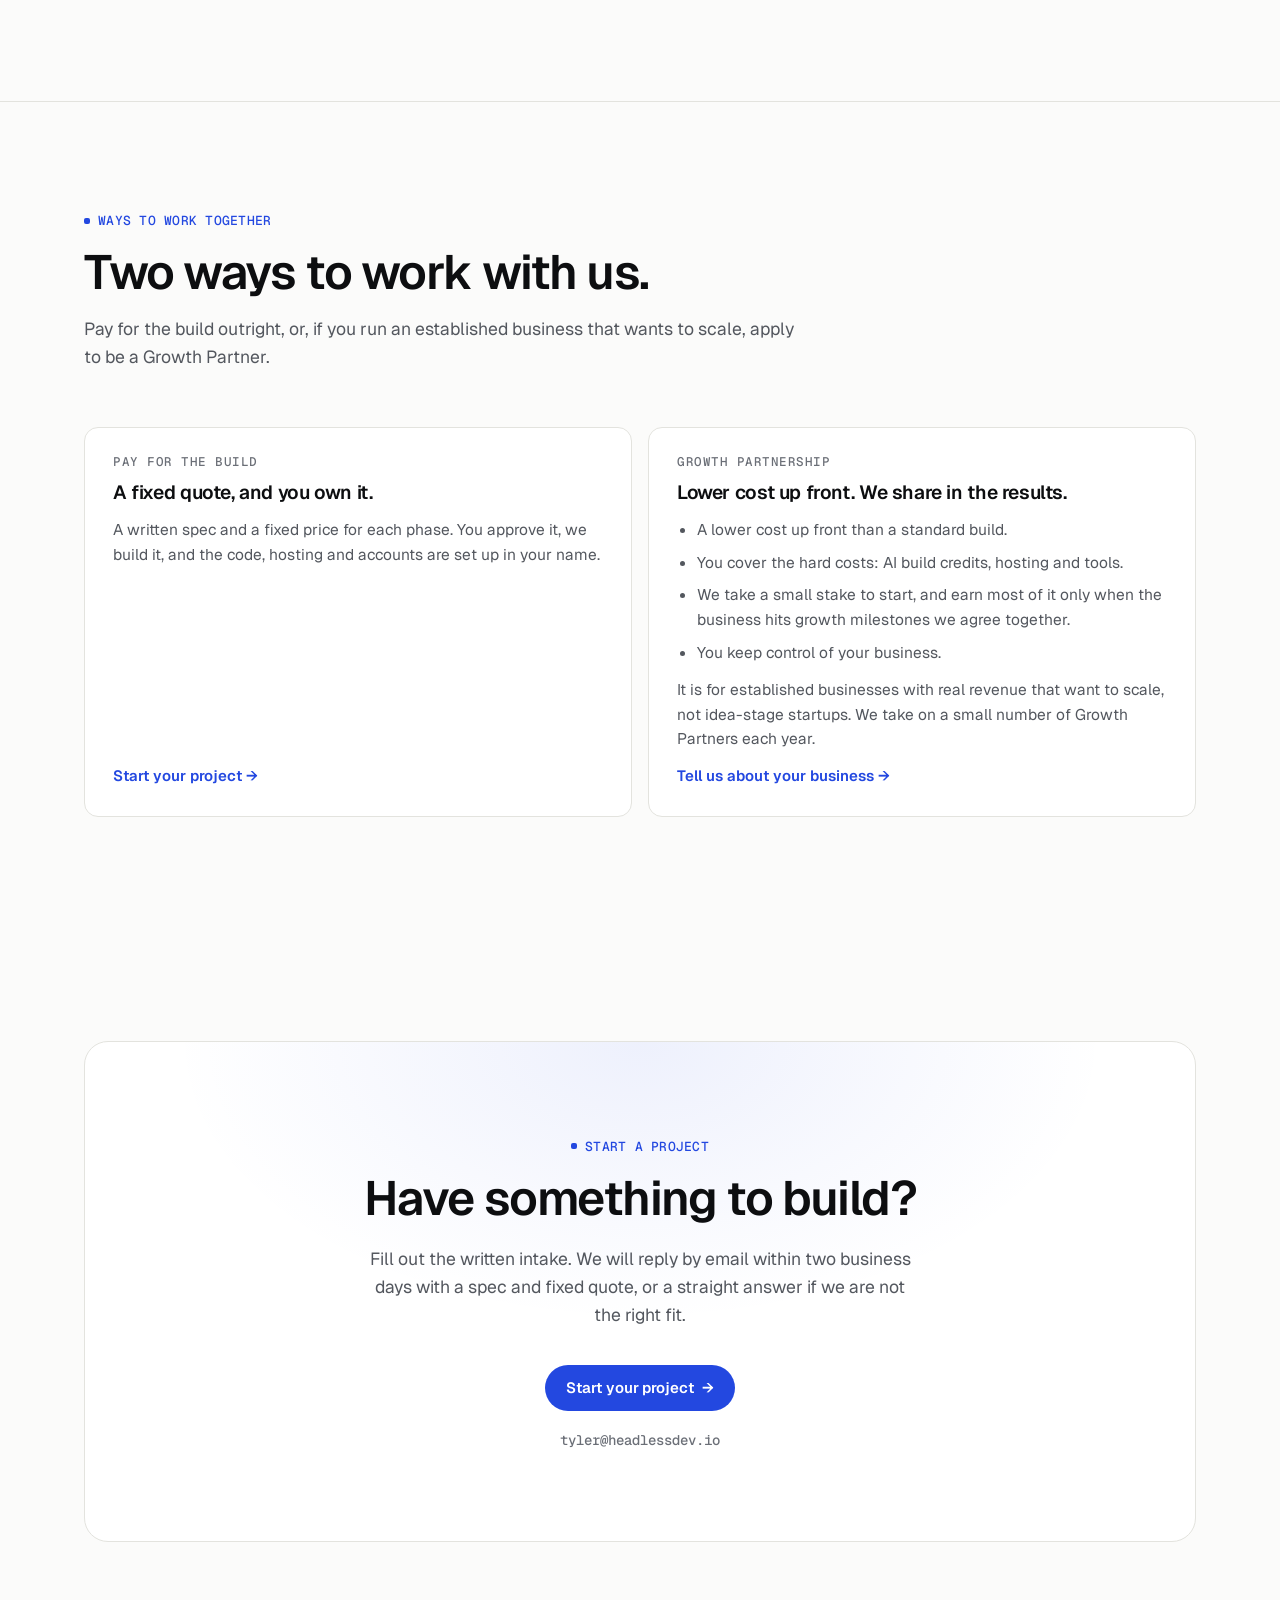
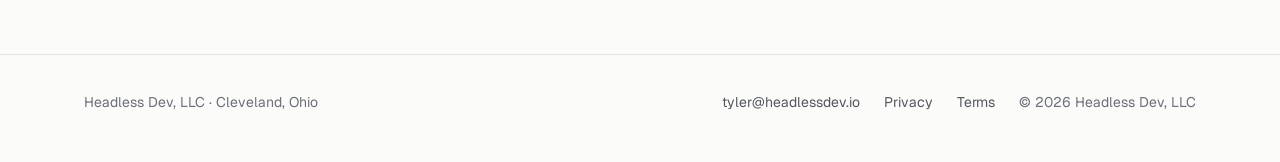
==== commit 3fed8b9f: "Intake copy covers the Growth Partnership path Co-Authored-By: Claude Opus 5.5 (1M context) <noreply" ====
--- a/index.html
+++ b/index.html
@@ -308,7 +308,7 @@
         <div class="section-head">
           <p class="eyebrow">Ways to work together</p>
           <h2 id="ways-title">Two ways to work with us.</h2>
-          <p>Most clients pay for the build. If you run a real business and want to grow it, there is a second option.</p>
+          <p>Pay for the build outright, or, if you run an established business that wants to scale, apply to be a Growth Partner.</p>
         </div>
         <div class="grid grid-2">
           <article class="card">
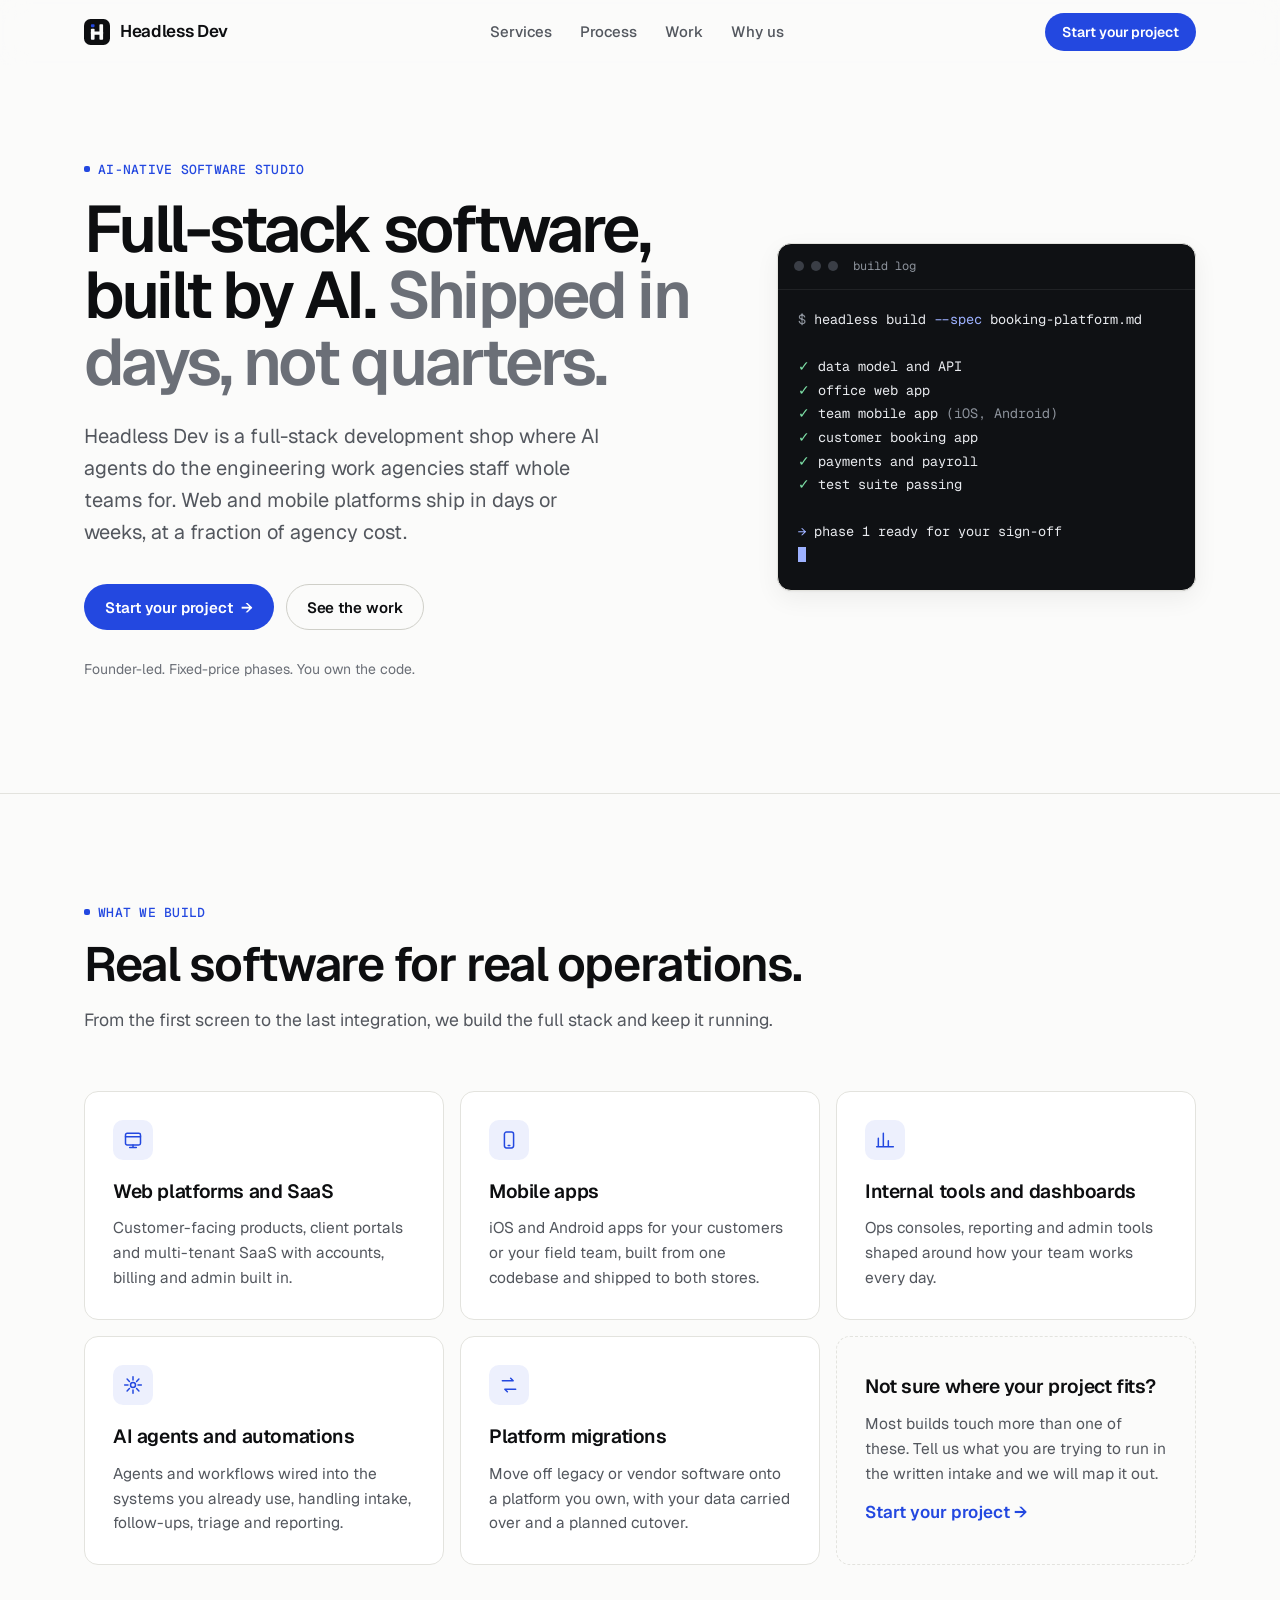
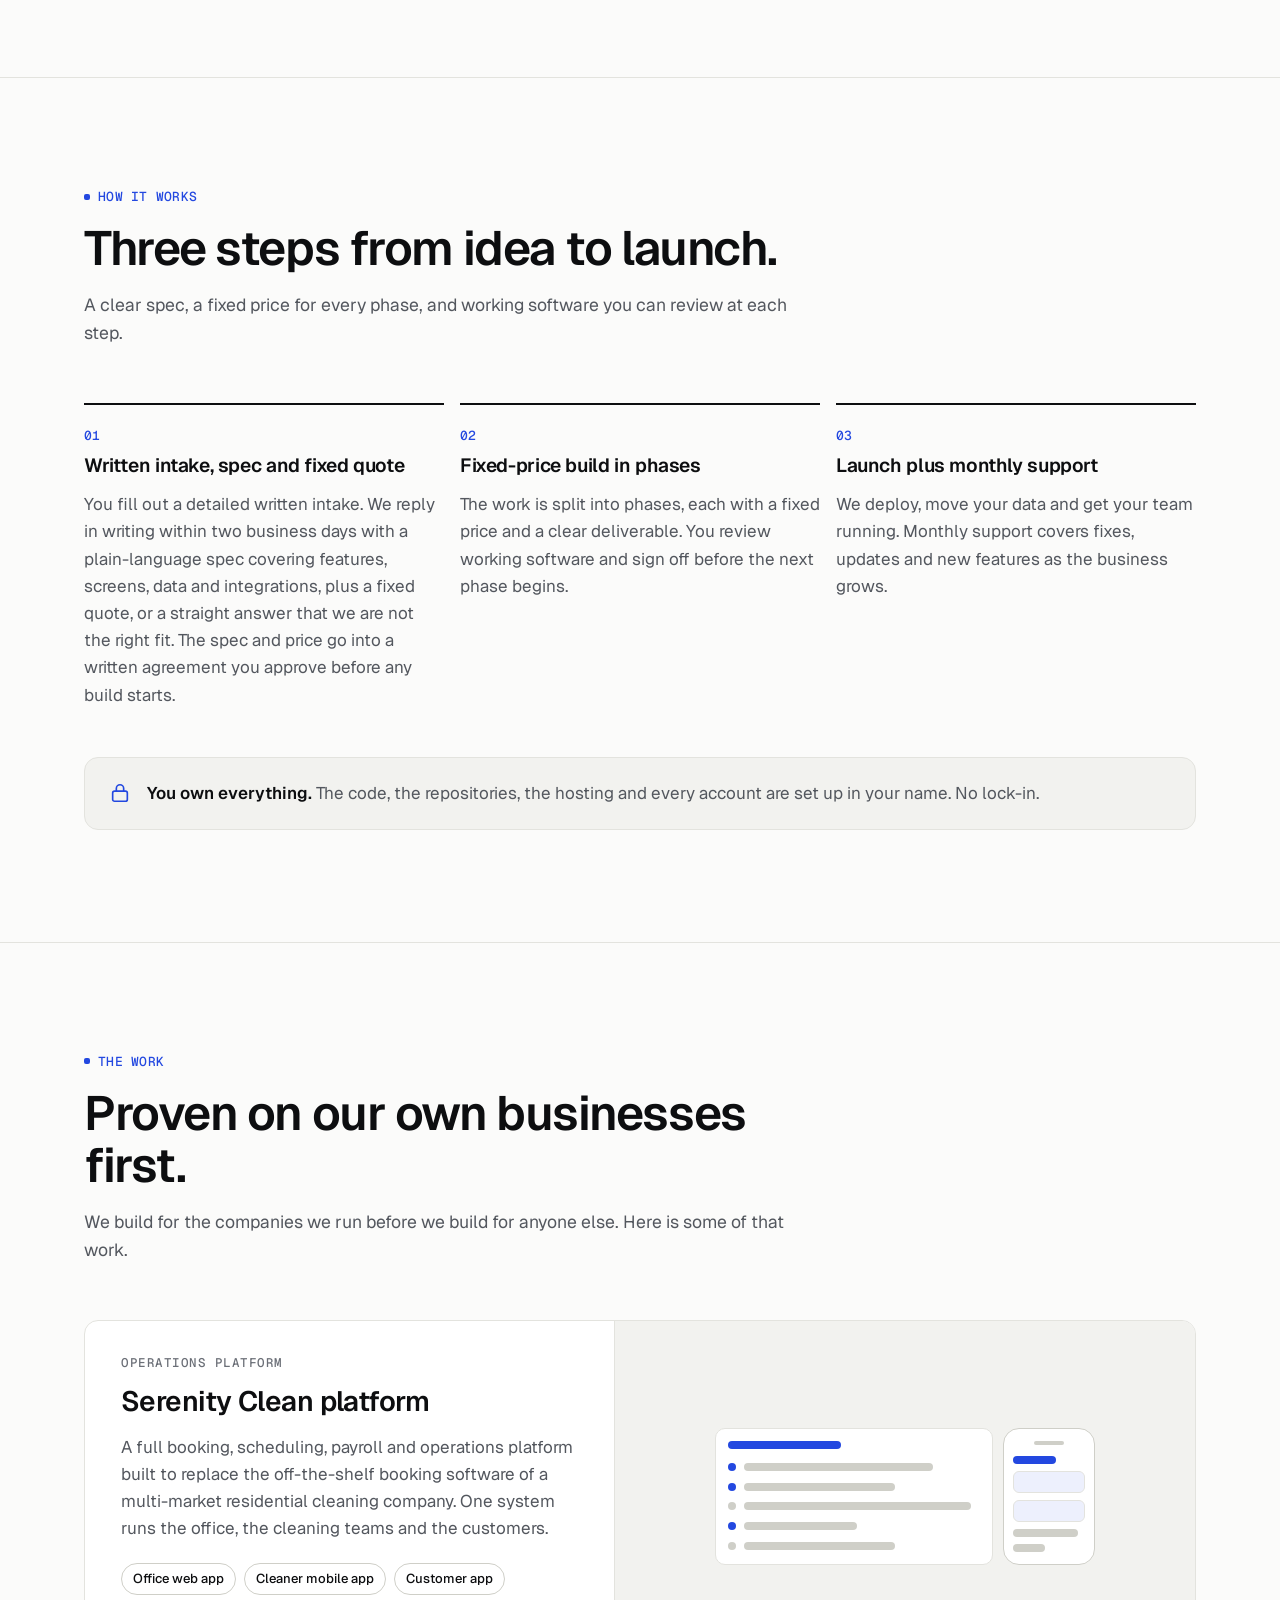
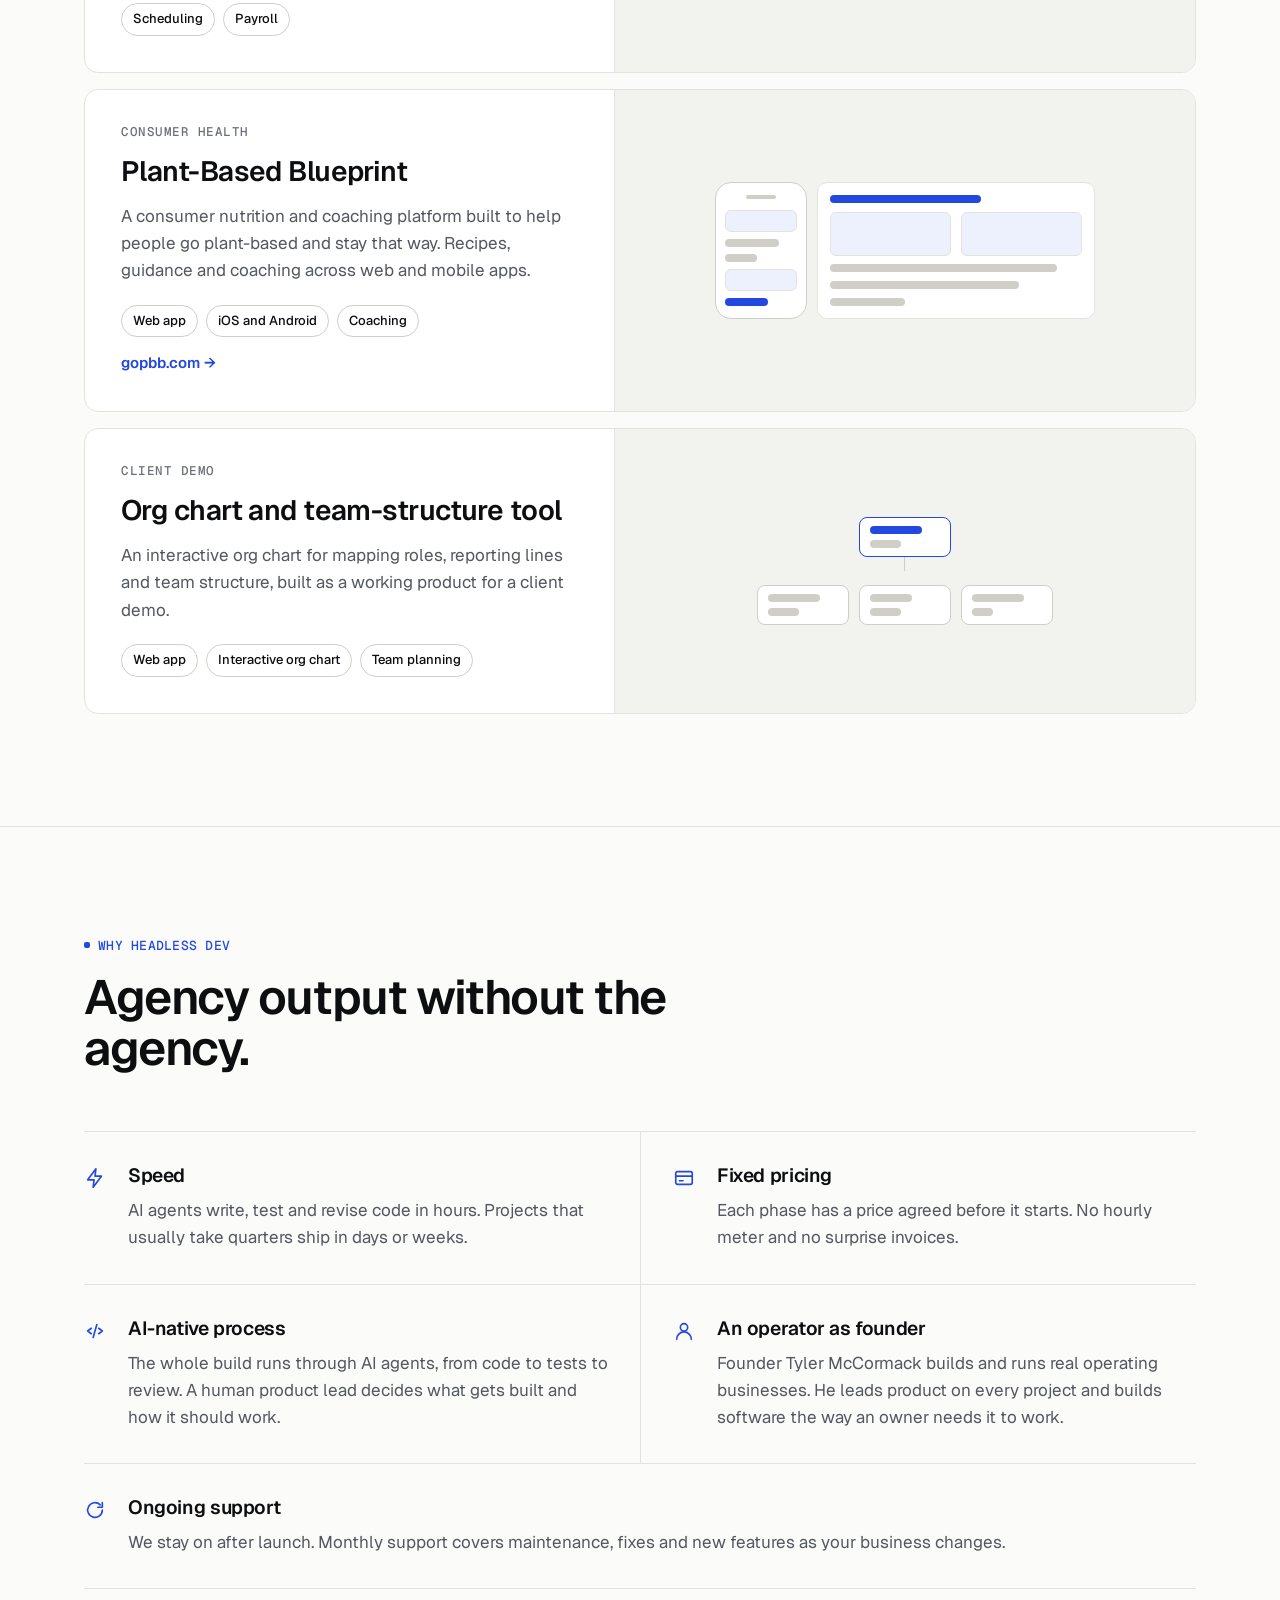
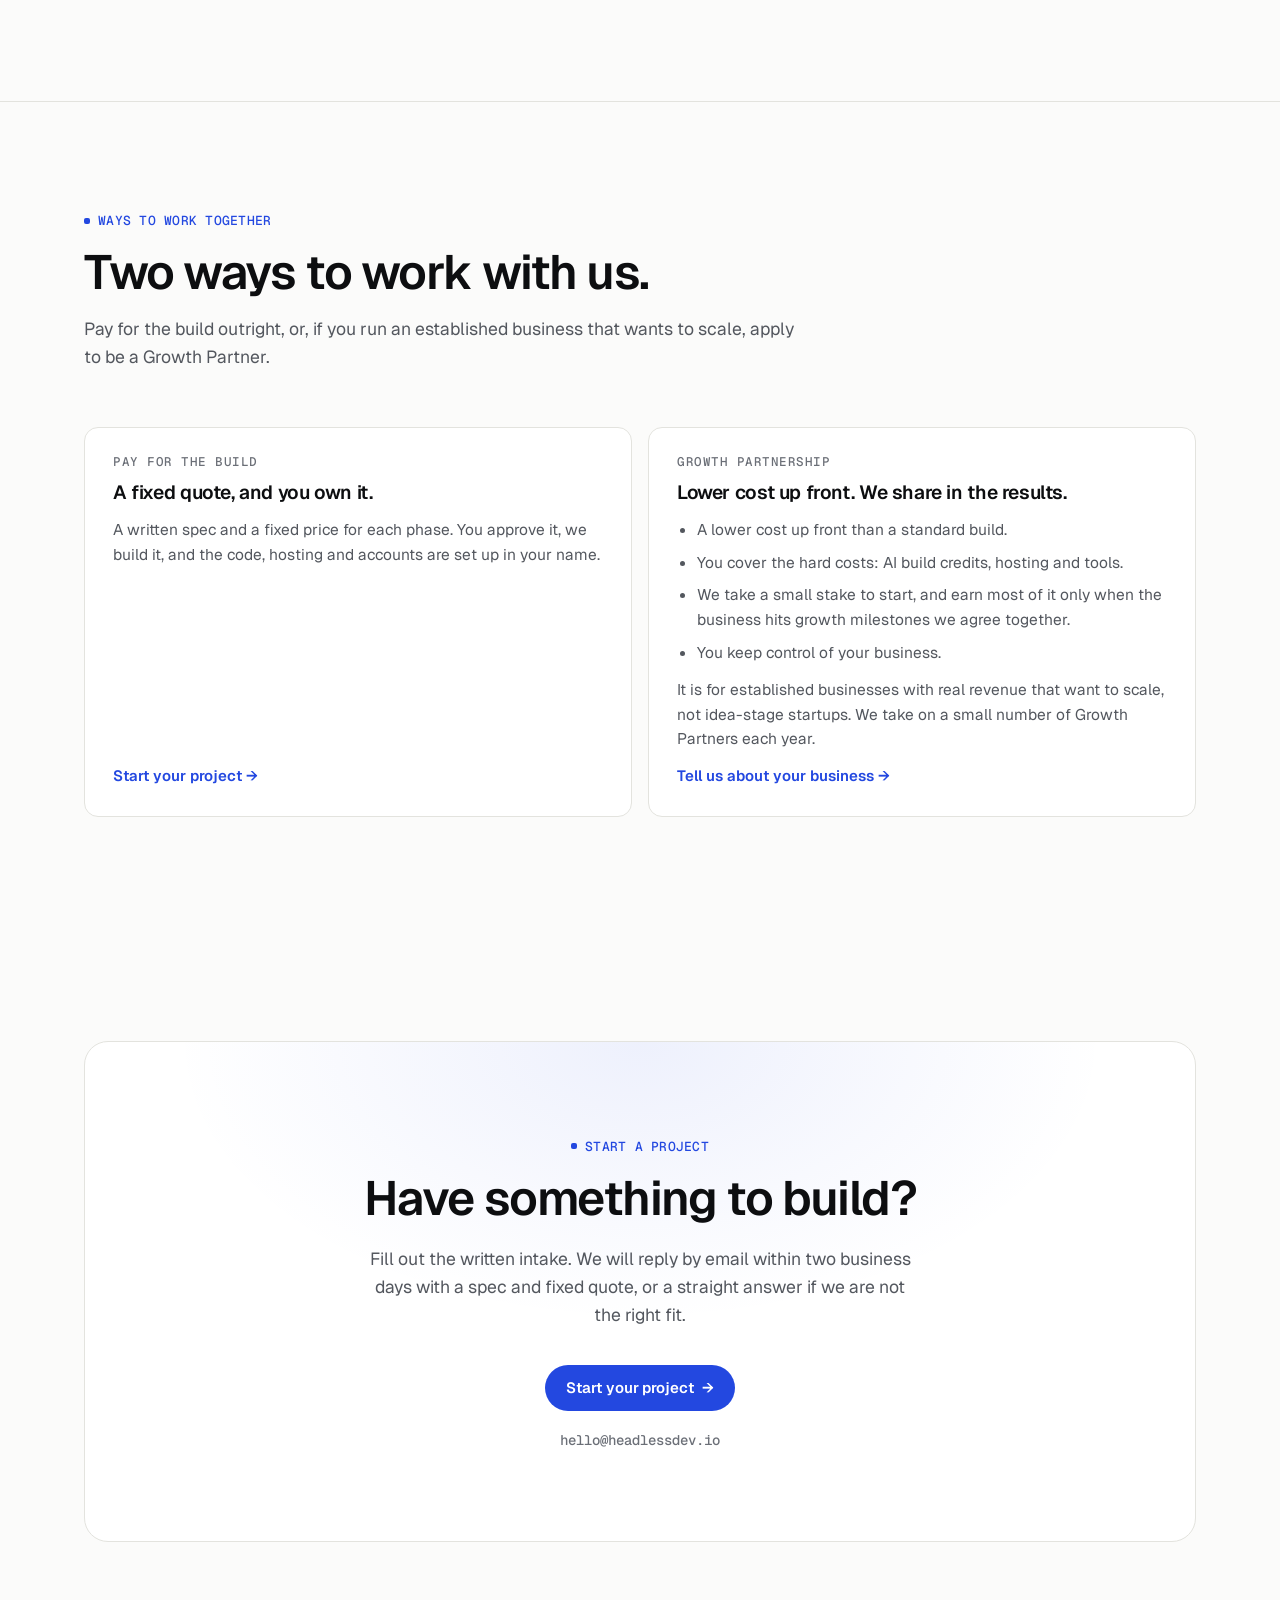
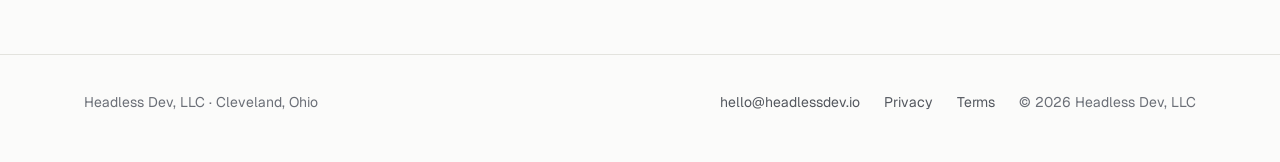
==== commit 0d62c317: "Use hello@headlessdev.io as the public address Co-Authored-By: Claude Opus 5.5 (1M context) <noreply" ====
--- a/index.html
+++ b/index.html
@@ -39,7 +39,7 @@
     "name": "Headless Dev, LLC",
     "url": "https://headlessdev.io/",
     "logo": "https://headlessdev.io/apple-touch-icon.png",
-    "email": "tyler@headlessdev.io",
+    "email": "hello@headlessdev.io",
     "address": { "@type": "PostalAddress", "addressLocality": "Cleveland", "addressRegion": "OH", "addressCountry": "US" },
     "founder": { "@type": "Person", "name": "Tyler McCormack" }
   }
@@ -343,7 +343,7 @@
           <div class="hero-actions">
             <a class="btn btn-primary" href="/start/">Start your project <span class="arrow" aria-hidden="true">&rarr;</span></a>
           </div>
-          <a class="email" href="mailto:tyler@headlessdev.io">tyler@headlessdev.io</a>
+          <a class="email" href="mailto:hello@headlessdev.io">hello@headlessdev.io</a>
         </div>
       </div>
     </section>
@@ -353,7 +353,7 @@
     <div class="wrap footer-row">
       <p>Headless Dev, LLC · Cleveland, Ohio</p>
       <ul class="footer-links">
-        <li><a href="mailto:tyler@headlessdev.io">tyler@headlessdev.io</a></li>
+        <li><a href="mailto:hello@headlessdev.io">hello@headlessdev.io</a></li>
         <li><a href="privacy/">Privacy</a></li>
         <li><a href="terms/">Terms</a></li>
         <li>&copy; <span data-year>2026</span> Headless Dev, LLC</li>
